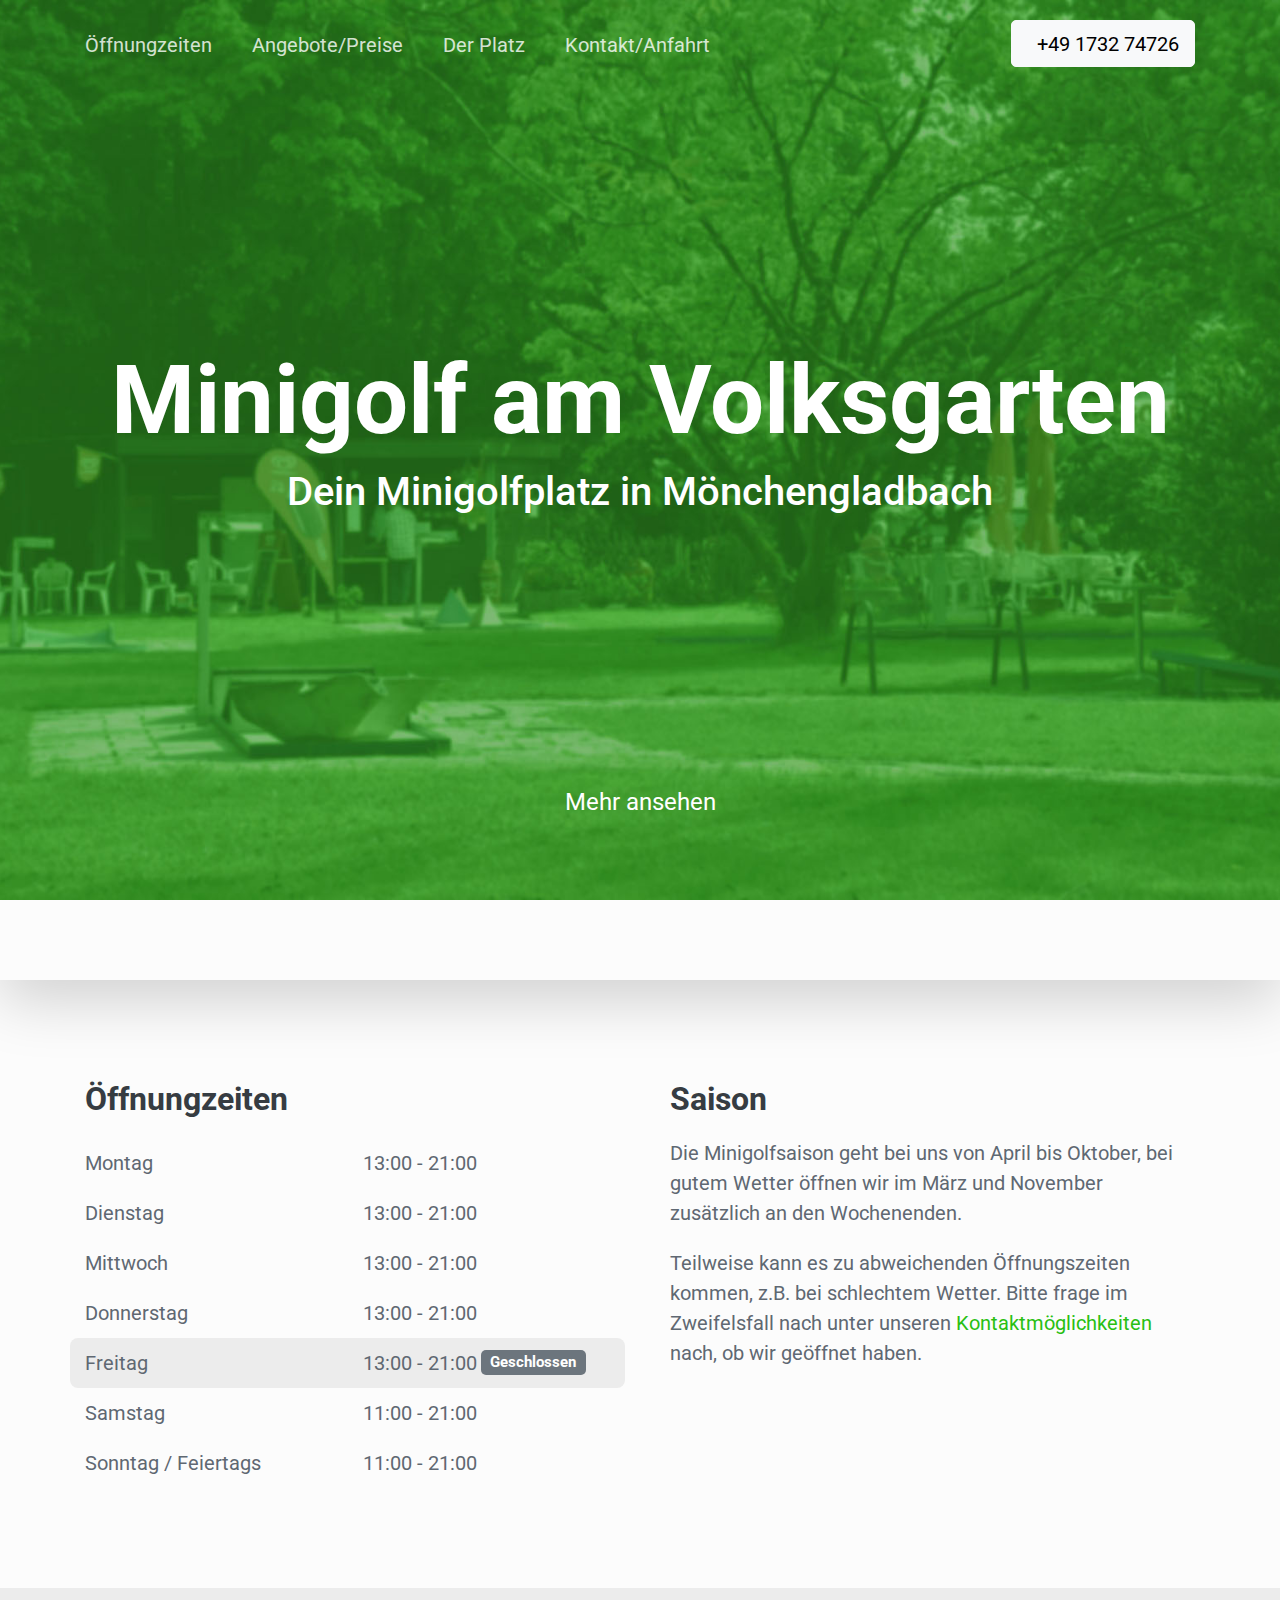
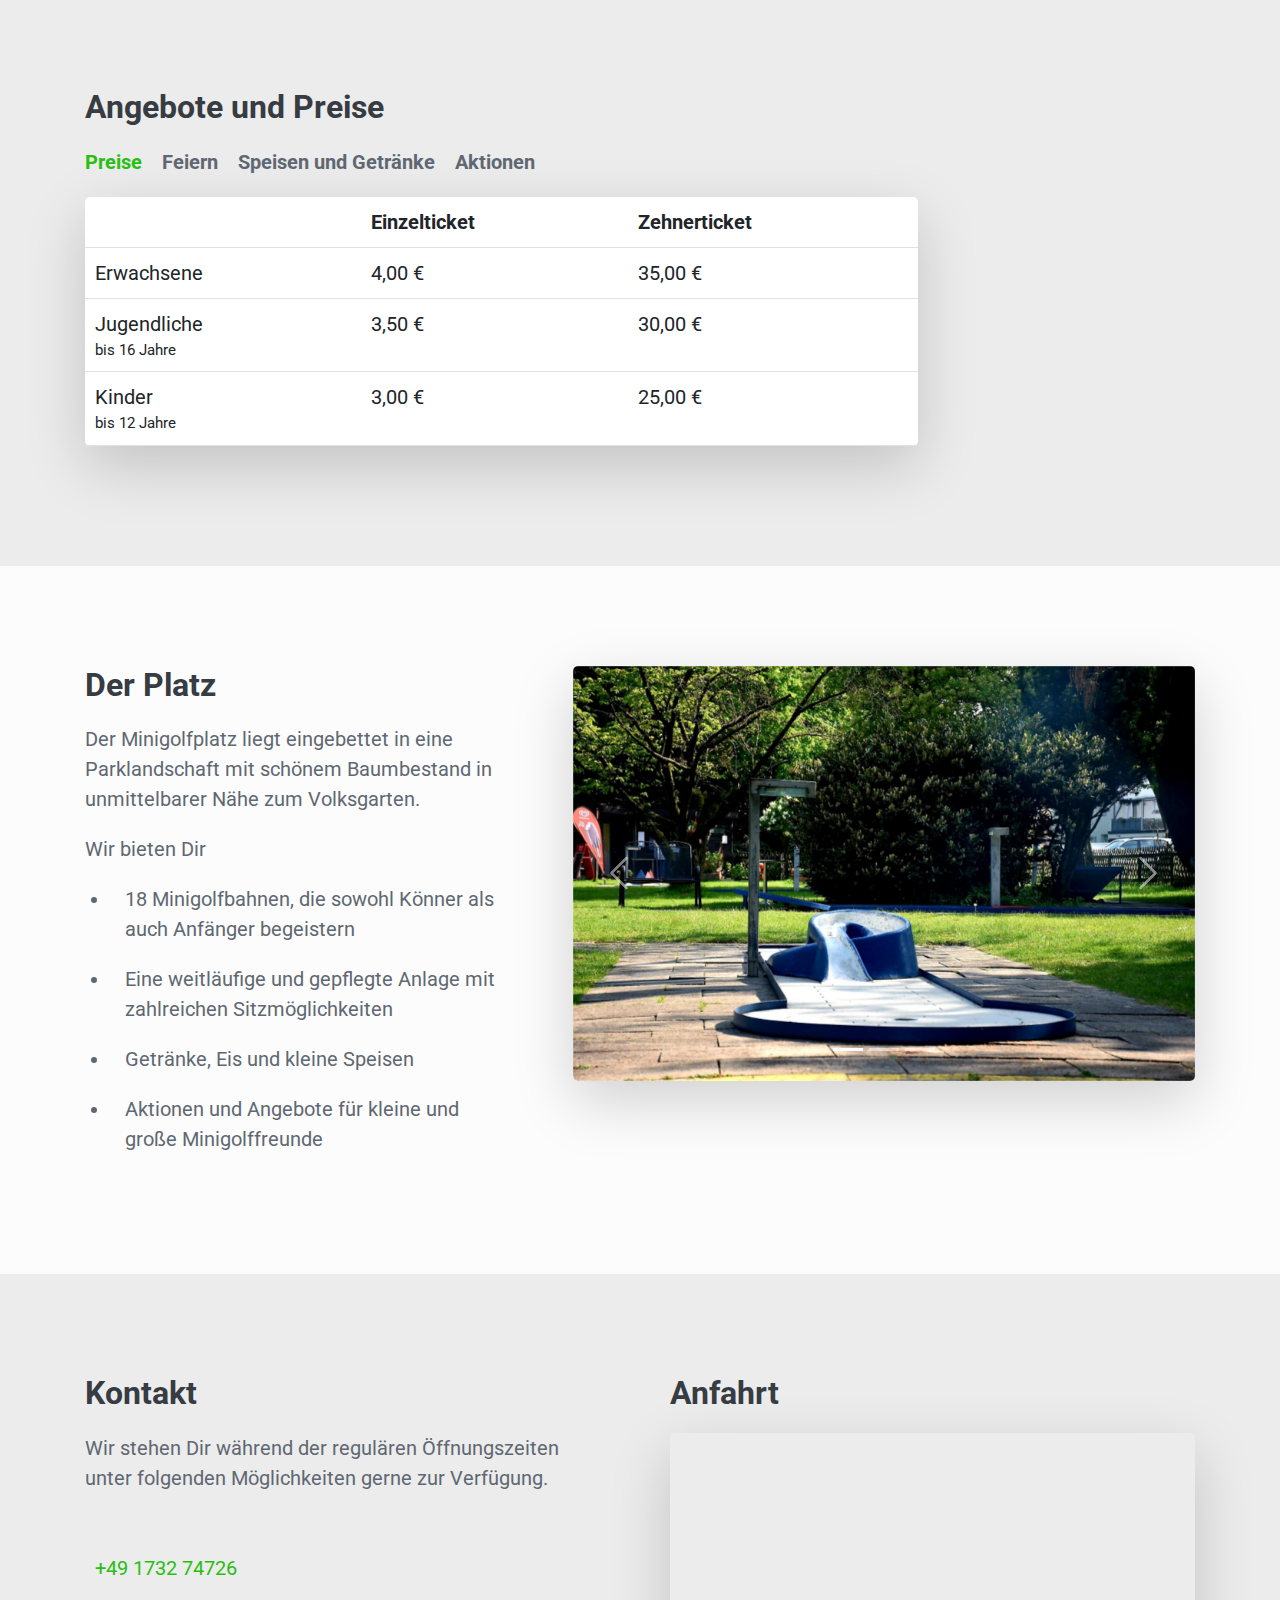
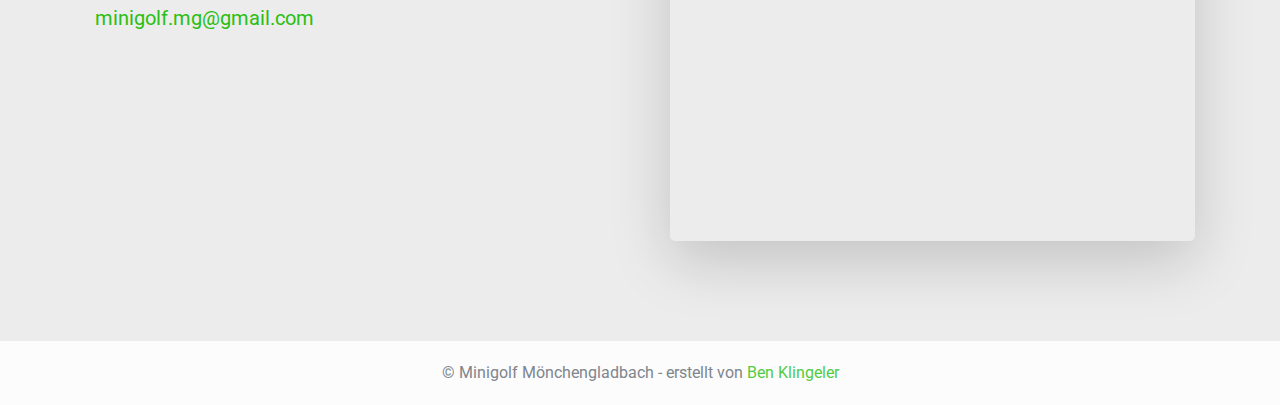
==== index.html @ 8114c6df "feat: "see more" button is now clickable" ====
<!DOCTYPE html>
<html lang="de">
  <head>
    <meta charset="UTF-8" />
    <meta http-equiv="X-UA-Compatible" content="IE=edge" />
    <meta name="viewport" content="width=device-width, initial-scale=1.0" />
    <meta http-equiv="content-Type" content="text/html; utf-8" />
    <meta http-equiv="Pragma" content="cache" />
    <meta name="robots" content="INDEX,FOLLOW" />
    <meta http-equiv="content-Language" content="de" />
    <meta name="description" content="Dein Minigolfplatz in Mönchengladbach für die ganze Familie. Mit 18 gepflegten Bahnen, leckerem Eis und zahlreichen Sitzmöglichkeiten bieten wir ein rundum Spaßpaket." />
    <meta name="keywords" content="minigolf, saison, minigolf saison, spaß, familie, günstig, mönchen, gladbach, mönchengladbach, monchen, monchen gladbach, gepflegt, bahnen, lokal, minigolf mg, minigolf mönchengladbach, minigolf mönchen gladbach, minigolf gladbach, freizeit, sommer, sonne" />
    <meta name="author" content="Ben Klingeler" />
    <meta name="publisher" content="Minigolf am Volksgarten" />
    <meta name="copyright" content="Minigolf am Volksgarten" />
    <meta name="audience" content="Alle" />
    <meta name="page-type" content="Anleitung" />
    <meta name="page-topic" content="Bauen Wohnen" />
    <meta http-equiv="Reply-to" content="info@minigolf-am-volksgarten.de" />
    <meta name="expires" content="" />
    <meta name="revisit-after" content="2 days" />
    <title>Minigolf am Volksgarten</title>
    <link rel="shortcut icon" href="./resources/images/logo/64x64.jpg" type="image/jpg">

    <link rel='stylesheet' href='https://cdn-uicons.flaticon.com/uicons-regular-rounded/css/uicons-regular-rounded.css'>
    <link rel='stylesheet' href='https://cdn-uicons.flaticon.com/uicons-brands/css/uicons-brands.css'>
    <link
      href="./resources/lib/bootstrap.min.css"
      rel="stylesheet"
    />
    <link rel="preconnect" href="https://fonts.googleapis.com" />
    <link rel="preconnect" href="https://fonts.gstatic.com" crossorigin />
    <link
      href="https://fonts.googleapis.com/css2?family=Roboto:wght@400;700&display=swap"
      rel="stylesheet"
    />
    <link rel="stylesheet" href="./resources/css/frameworkOverride.css" />
    <link rel="stylesheet" href="./resources/css/global.css" />
  </head>
  <body>
    <header>
      <nav>
        <div class="show-desktop">
          <div class="container-xl">
            <div class="row">
              <div class="col">
                <ul class="navbar-nav">
                  <li class="nav-item">
                    <a class="nav-link" href="#openings">Öffnungzeiten</a>
                  </li>
                  <li class="nav-item">
                    <a class="nav-link" href="#range">Angebote/Preise</a>
                  </li>
                  <li class="nav-item">
                    <a class="nav-link" href="#location">Der Platz</a>
                  </li>
                  <li class="nav-item">
                    <a class="nav-link" href="#contact">Kontakt/Anfahrt</a>
                  </li>
              </div>
              <div class="col text-end">
                <button class="btn btn-light"><i class="fi fi-rr-phone-call" style="margin-right: 10px; position: relative; top: 3px"></i> +49 1732 74726</button>
              </div>
            </div>
          </div>
        </div>
        <div class="show-mobile">
          <div class="mobile-sidenav-container">
            <div class="mobile-sidenav">
              <div class="container p-5">
                <div class="my-4">
                  <div id="sidenav-closebutton">
                    <i class="fi fi-rr-cross"></i>
                  </div>
                </div>
                <ul>
                  <li>
                    <a href="#openings" class="text-dark">Öffnungzeiten</a>
                  </li>
                  <li>
                    <a href="#range" class="text-dark">Angebote / Preise</a>
                  </li>
                  <li>
                    <a href="#location" class="text-dark">Der Platz</a>
                  </li>
                  <li>
                    <a href="#contact" class="text-dark">Kontakt / Anfahrt</a>
                  </li>
                  <li>
                    <button class="btn btn-primary"><i class="fi fi-rr-phone-call" style="margin-right: 10px; position: relative; top: 3px"></i> +49 1732 74726</button>
                  </li>
                </ul>
              </div>
            </div>
          </div>
          <div class="container-xl text-end">
            <div id="sidenav-openbutton" class="text-white p-2">
              <i class="fi fi-rr-menu-burger"></i>
            </div>
          </div>
        </div>
      </nav>
      <div class="welcome-text">
        <h1>Minigolf am Volksgarten</h1>
        <h2>Dein Minigolfplatz in Mönchengladbach</h2>
        <div class="row gx-4 gy-4" style="width: 250px; margin: 0 auto">
          <div class="col">
            <a href="#" data-bs-toggle="tooltip" data-bs-placement="bottom" title="Facebook">
              <i class="fi fi-brands-facebook social-icon"></i>
            </a>
          </div>
          <div class="col">
            <a href="#" data-bs-toggle="tooltip" data-bs-placement="bottom" title="Instagram">
              <i class="fi fi-brands-instagram social-icon"></i>
            </a>
          </div>
          <div class="col">
            <a href="#" data-bs-toggle="tooltip" data-bs-placement="bottom" title="Youtube">
              <i class="fi fi-brands-youtube social-icon"></i>
            </a>
          </div>
        </div>
      </div>
      <a href="#openings">
        <div class="view-more">
          <p class="subtitle text-white">Mehr ansehen</p>
          <i class="fi fi-rr-chevron-double-down text-white"></i>
        </div>
      </a>
    </header>
    <main>
      <section class="shadow-lg"><div class="container-xl">
        <div class="icon-collection">
          <i class="fi fi-rr-golf"></i>
          <i class="fi fi-rr-grin"></i>
          <i class="fi fi-rr-hamburger-soda"></i>
          <i class="fi fi-rr-sun"></i>
        </div>
      </div></section>
      <section id="openings"><div class="container-xl">
        <div class="row g-5">
          <div class="col-xs-12 col-sm-6">
            <h3>Öffnungzeiten</h3>
            <div class="openings">
              <div class="row">
                <div class="col">
                  Montag
                </div>
                <div class="col">
                  13:00 - 21:00
                </div>
              </div>
              <div class="row">
                <div class="col">
                  Dienstag
                </div>
                <div class="col">
                  13:00 - 21:00
                </div>
              </div>
              <div class="row">
                <div class="col">
                  Mittwoch
                </div>
                <div class="col">
                  13:00 - 21:00
                </div>
              </div>
              <div class="row">
                <div class="col">
                  Donnerstag
                </div>
                <div class="col">
                  13:00 - 21:00
                </div>
              </div>
              <div class="row">
                <div class="col">
                  Freitag
                </div>
                <div class="col">
                  13:00 - 21:00
                </div>
              </div>
              <div class="row">
                <div class="col">
                  Samstag
                </div>
                <div class="col">
                  11:00 - 21:00
                </div>
              </div>
              <div class="row">
                <div class="col">
                  Sonntag / Feiertags
                </div>
                <div class="col">
                  11:00 - 21:00
                </div>
              </div>
            </div>
          </div>
          <div class="col-xs-12 col-sm-6">
            <h3>Saison</h3>
            <p>Die Minigolfsaison geht bei uns von April bis Oktober, bei gutem Wetter öffnen wir im März und November zusätzlich an den Wochenenden.</p>
            <p>Teilweise kann es zu abweichenden Öffnungszeiten kommen, z.B. bei schlechtem Wetter. Bitte frage im Zweifelsfall nach unter unseren <a href="#contact">Kontaktmöglichkeiten</a> nach, ob wir geöffnet haben.</p>
          </div>
        </div>
      </div></section>
      <section id="range">
        <div class="container-xl">
          <h3>Angebote und Preise</h3>
          <div class="d-flex">
            <div class="me-3" style="white-space: nowrap">
              <p class="tabs-item active">Preise</p>
            </div>
            <div class="me-3" style="white-space: nowrap">
              <p class="tabs-item">Feiern</p>
            </div>
            <div class="me-3" style="white-space: nowrap">
              <p class="tabs-item">Speisen und Getränke</p>
            </div>
            <div class="me-3" style="white-space: nowrap">
              <p class="tabs-item">Aktionen</p>
            </div>
          </div>
          <div class="tabs-content col-sm-12 col-lg-9">
            <div>
              <table class="table bg-white rounded shadow-lg">
                <tr>
                  <th></th>
                  <th>Einzelticket</th>
                  <th>Zehnerticket</th>
                </tr>
                <tr>
                  <td>Erwachsene</td>
                  <td>4,00 €</td>
                  <td>35,00 €</td>
                </tr>
                <tr>
                  <td>Jugendliche<br><p class="m-0" style="font-size: 75%">bis 16 Jahre</p></td>
                  <td>3,50 €</td>
                  <td>30,00 €</td>
                </tr>
                <tr>
                  <td>Kinder<br><p class="m-0" style="font-size: 75%">bis 12 Jahre</p></td>
                  <td>3,00 €</td>
                  <td>25,00 €</td>
                </tr>
              </table>
            </div>
            <div>
              <p>Gerne machen wir Dir ein Angebot für Deine Feierlichkeiten. Bitte frage uns über unsere <a href="#contact">Kontaktmöglichkeiten</a> nach den weiteren Informationen.</p>
            </div>
            <div>
              <p>Unser Angebot umfasst eine große Auswahl an verschiedenen Eissorten, Softdrinks, Bier, Wasser, Apfelschorle, Kaffee und kleinen Snacks/Süßigkeiten. An den Wochenenden gibt es frisch gebackenen Kuchen.</p>
            </div>
            <div>
              <p>Wir haben immer wieder Aktionen wie Familientage oder Ferienangebote. Informieren Dich gerne über unsere aktuellen Angebote auf unserer <a href="#">Facebook</a> Seite.</p>
            </div>
          </div>
        </div>
      </section>
      <section id="location"><div class="container-xl">
        <div class="row g-5">
          <div class="col-xs-12 col-sm-5">
            <h3>Der Platz</h3>
            <p>Der Minigolfplatz liegt eingebettet in eine Parklandschaft mit schönem Baumbestand in unmittelbarer Nähe zum Volksgarten.</p>
            <p>Wir bieten Dir</p>
            <ul class="row gy-3">
              <li>18 Minigolfbahnen, die sowohl Könner als auch Anfänger begeistern</li>
              <li>Eine weitläufige und gepflegte Anlage mit zahlreichen Sitzmöglichkeiten</li>
              <li>Getränke, Eis und kleine Speisen</li>
              <li>Aktionen und Angebote für kleine und große Minigolffreunde</li>
            </ul>
          </div>
          <div class="col-xs-12 col-sm-7">
            <div id="carouselExampleIndicators" class="carousel slide rounded overflow-hidden shadow-lg" data-bs-ride="carousel">
              <div class="carousel-indicators">
                <button type="button" data-bs-target="#carouselExampleIndicators" data-bs-slide-to="0" class="active" aria-current="true" aria-label="Slide 1"></button>
                <button type="button" data-bs-target="#carouselExampleIndicators" data-bs-slide-to="1" aria-label="Slide 2"></button>
                <button type="button" data-bs-target="#carouselExampleIndicators" data-bs-slide-to="2" aria-label="Slide 3"></button>
              </div>
              <div class="carousel-inner">
                <div class="carousel-item active">
                  <img src="./resources/images/slider-images/1.jpg" class="d-block w-100" alt="...">
                </div>
                <div class="carousel-item">
                  <img src="./resources/images/slider-images/2.jpg" class="d-block w-100" alt="...">
                </div>
                <div class="carousel-item">
                  <img src="./resources/images/slider-images/3.jpg" class="d-block w-100" alt="...">
                </div>
                <div class="carousel-item">
                  <img src="./resources/images/slider-images/4.jpg" class="d-block w-100" alt="...">
                </div>
                <div class="carousel-item">
                  <img src="./resources/images/slider-images/5.jpg" class="d-block w-100" alt="...">
                </div>
              </div>
              <button class="carousel-control-prev" type="button" data-bs-target="#carouselExampleIndicators" data-bs-slide="prev">
                <span class="carousel-control-prev-icon" aria-hidden="true"></span>
                <span class="visually-hidden">Previous</span>
              </button>
              <button class="carousel-control-next" type="button" data-bs-target="#carouselExampleIndicators" data-bs-slide="next">
                <span class="carousel-control-next-icon" aria-hidden="true"></span>
                <span class="visually-hidden">Next</span>
              </button>
            </div>
          </div>
        </div>
      </div></section>
      <section id="contact"><div class="container-xl">
        <div class="row g-5">
          <div class="col-sm-12 col-md-6">
            <h3>Kontakt</h3>
            <div class="row">
              <p>
                Wir stehen Dir während der regulären Öffnungszeiten unter folgenden Möglichkeiten gerne zur Verfügung.
              </p>
              <ul style="list-style: none" class="row gy-3">
                <li>
                  <a href="#">
                    <i class="fi fi-rr-phone-call" style="margin-right: 10px; position: relative; top: 3px"></i> +49 1732 74726
                  </a>
                </li>
                <li>
                  <a href="#">
                    <i class="fi fi-rr-envelope" style="margin-right: 10px; position: relative; top: 3px"></i> minigolf.mg@gmail.com
                  </a>
                </li>
              </ul>
              <div class="row w-auto gx-4 gy-4">
                <div class="col">
                  <a href="#" data-bs-toggle="tooltip" data-bs-placement="bottom" title="Facebook">
                    <i class="fi fi-brands-facebook social-icon"></i>
                  </a>
                </div>
                <div class="col">
                  <a href="#" data-bs-toggle="tooltip" data-bs-placement="bottom" title="Instagram">
                    <i class="fi fi-brands-instagram social-icon"></i>
                  </a>
                </div>
                <div class="col">
                  <a href="#" data-bs-toggle="tooltip" data-bs-placement="bottom" title="Youtube">
                    <i class="fi fi-brands-youtube social-icon"></i>
                  </a>
                </div>
              </div>
            </div>
          </div>
          <div class="col-sm-12 col-md-6">
            <h3>Anfahrt</h3>
            <div class="overflow-hidden rounded shadow-lg">
              <iframe title="Google Maps" src="https://www.google.com/maps/embed?pb=!1m18!1m12!1m3!1d2500.3189533409923!2d6.460656515758496!3d51.19477427958498!2m3!1f0!2f0!3f0!3m2!1i1024!2i768!4f13.1!3m3!1m2!1s0x47b8ad6d792d2257%3A0x5e69f18ef5504662!2sMinigolf%20am%20Volksgarten!5e0!3m2!1sde!2sde!4v1651826797928!5m2!1sde!2sde" width="100%" height="400" style="border:0;" allowfullscreen="" loading="lazy" referrerpolicy="no-referrer-when-downgrade"></iframe>
            </div>
          </div>
        </div>
      </div></section>
    </main>
    <footer>
      <p>
        © Minigolf Mönchengladbach - erstellt von
        <a href="https://benklingeler.de">Ben Klingeler</a>
      </p>
    </footer>

    <script src="./resources/lib/moment.js"></script>
    <script src="./resources/lib/bootstrap.bundle.min.js" integrity="sha384-MrcW6ZMFYlzcLA8Nl+NtUVF0sA7MsXsP1UyJoMp4YLEuNSfAP+JcXn/tWtIaxVXM" crossorigin="anonymous"></script>
    <script src="./resources/js/main.js"></script>
  </body>
</html>
---- resources/css/frameworkOverride.css ----
:root {
  --bs-blue: #0d6efd;
  --bs-indigo: #6610f2;
  --bs-purple: #6f42c1;
  --bs-pink: #d63384;
  --bs-red: #dc3545;
  --bs-orange: #fd7e14;
  --bs-yellow: #ffc107;
  --bs-green: #198754;
  --bs-teal: #20c997;
  --bs-cyan: #0dcaf0;
  --bs-white: #fff;
  --bs-gray: #6c757d;
  --bs-gray-dark: #343a40;
  --bs-gray-100: #f8f9fa;
  --bs-gray-200: #e9ecef;
  --bs-gray-300: #dee2e6;
  --bs-gray-400: #ced4da;
  --bs-gray-500: #adb5bd;
  --bs-gray-600: #6c757d;
  --bs-gray-700: #495057;
  --bs-gray-800: #343a40;
  --bs-gray-900: #212529;
  --bs-primary: #29bf12;
  --bs-secondary: #6c757d;
  --bs-success: #198754;
  --bs-info: #0dcaf0;
  --bs-warning: #ffc107;
  --bs-danger: #dc3545;
  --bs-light: #f8f9fa;
  --bs-dark: #212529;
  --bs-primary-rgb: 41, 191, 18;
  --bs-secondary-rgb: 108, 117, 125;
  --bs-success-rgb: 25, 135, 84;
  --bs-info-rgb: 13, 202, 240;
  --bs-warning-rgb: 255, 193, 7;
  --bs-danger-rgb: 220, 53, 69;
  --bs-light-rgb: 248, 249, 250;
  --bs-dark-rgb: 33, 37, 41;
  --bs-white-rgb: 255, 255, 255;
  --bs-black-rgb: 0, 0, 0;
  --bs-body-color-rgb: 33, 37, 41;
  --bs-body-bg-rgb: 255, 255, 255;
  --bs-font-sans-serif: 'Roboto', sans-serif;
  --bs-font-monospace: SFMono-Regular, Menlo, Monaco, Consolas, 'Liberation Mono',
    'Courier New', monospace;
  --bs-gradient: linear-gradient(
    180deg,
    rgba(255, 255, 255, 0.15),
    rgba(255, 255, 255, 0)
  );
  --bs-body-font-family: var(--bs-font-sans-serif);
  --bs-body-font-size: 1rem;
  --bs-body-font-weight: 400;
  --bs-body-line-height: 1.5;
  --bs-body-color: #212529;
  --bs-body-bg: #fff;
}

* {
  font-family: 'Roboto', sans-serif;
}
---- resources/css/global.css ----
:root {
  --background: #fcfcfc;
  --background-darker: #ececec;
  --text: #5f6872;
  --text-dark: #363c42;
  --font-size-xxl: 96px;
  --font-size-xl: 40px;
  --font-size-lg: 32px;
  --font-size-bigger: 24px;
  --font-size-normal: 20px;
  --font-size-smaller: 16px;
  --icon-size: 75px;

  --breakpoint-mobile: 900px;
}

/* Global */
body,
html {
  background-color: var(--background);
  font-size: var(--font-size-normal);
  color: var(--text);
  background-color: var(--background);
  overflow-x: hidden;
}
/* Device is mobile */
@media screen and (max-width: 992px) {
  .show-desktop {
    display: none !important;
  }

  :root {
    --font-size-xxl: 60px;
    --font-size-xl: 32px;
    --font-size-lg: 26px;
    --font-size-bigger: 20px;
    --font-size-normal: 16px;
    --font-size-smaller: 12px;
    --icon-size: 50px;
  }
}
/* Device is desktop */
@media screen and (min-width: 992px) {
  .show-mobile {
    display: none !important;
  }
}
.openings .badge {
  vertical-align: text-bottom;
  margin-left: 4px;
}

/* Sections */
header {
  height: 100vh;
}
section {
  width: 100%;
  padding: 5rem 0rem;
}
section:nth-child(2n + 1):not(:first-child) {
  background-color: var(--background-darker);
}
section:first-child {
  padding: 2rem 0rem;
}
footer {
  padding: 1rem 0rem;
  text-align: center;
}

/* Typography */
h1 {
  font-size: var(--font-size-xxl);
  color: var(--text-dark);
  font-weight: 700;
}
h2 {
  font-size: var(--font-size-xl);
  color: var(--text-dark);
}
h3 {
  font-size: var(--font-size-lg);
  color: var(--text-dark);
  font-weight: 700;
  margin-bottom: 1rem;
}
.subtitle {
  font-size: var(--font-size-bigger);
}
a {
  color: var(--bs-primary);
  text-decoration: none;
}
a:hover {
  color: var(--bs-primary-dark);
}

/* Navigation */
nav {
  padding: 1rem 0rem;
}
.navbar-nav {
  flex-direction: row;
}
.nav-item {
  margin-right: 2rem;
}
.nav-link {
  color: var(--bs-white);
  opacity: 0.8;
  transition: opacity 0.6s ease;
  white-space: nowrap;
}
.nav-link:hover {
  color: var(--bs-white);
}
.nav-link:focus {
  color: var(--bs-white);
}
.nav-link:active {
  color: var(--bs-white);
}
.mobile-sidenav-container {
  position: fixed;
  left: 0;
  top: 0;
  height: 100vh;
  width: 100%;
  background-color: rgba(0, 0, 0, 0.2);
  z-index: 100;
  display: none;
}
.mobile-sidenav-container.open {
  display: block;
}
.mobile-sidenav {
  position: absolute;
  right: 0;
  top: 0;
  height: 100vh;
  width: 80%;
  background-color: var(--bs-white);
  z-index: 150;
}
.mobile-sidenav ul {
  margin: 0;
  padding: 0;
  list-style: none;
}
.mobile-sidenav li {
  margin-bottom: 1rem;
}
.sidenav-closebutton {
  font-size: var(--font-size-bigger);
}

/* Header */
header {
  position: relative;
  background-image: url('/resources/images/header-background.jpg');
  background-position: center center;
  background-size: cover;
}
header .welcome-text {
  position: absolute;
  top: 50%;
  left: 50%;
  transform: translate(-50%, -50%);
  width: 100%;
  padding: 1rem;
  text-align: center;
}
header .welcome-text * {
  color: var(--bs-white);
}
header .view-more {
  position: absolute;
  left: 50%;
  transform: translateX(-50%);
  bottom: 3rem;
  text-align: center;
}
header .view-more i {
  animation: viewMoreArrow 1.8s ease infinite;
  position: relative;
}
@keyframes viewMoreArrow {
  0% {
    top: -0px;
  }
  50% {
    top: -10px;
  }
  100% {
    top: -0px;
  }
}

/* Icon Collection */
.icon-collection {
  display: flex;
  flex-direction: row;
  justify-content: space-between;
}

.icon-collection > i {
  font-size: var(--icon-size);
  width: 100%;
  text-align: center;
  position: relative;
  top: 10px;
}

/* Openings */
.openings > div {
  padding: 0.5rem 0rem;
}
.openings > div.today {
  background-color: var(--background-darker);
  border-radius: 8px;
}

/* Range */
.tabs-item {
  font-weight: bold;
  cursor: pointer;
}
.tabs-item.active {
  cursor: default;
  pointer-events: none;
  color: var(--bs-primary);
}

/* Social Icons */
.social-icon {
  font-size: var(--font-size-xl);
  color: var(--text);
}

/* Footer */
footer p {
  margin: 0;
  opacity: 0.8;
  font-size: var(--font-size-smaller);
}
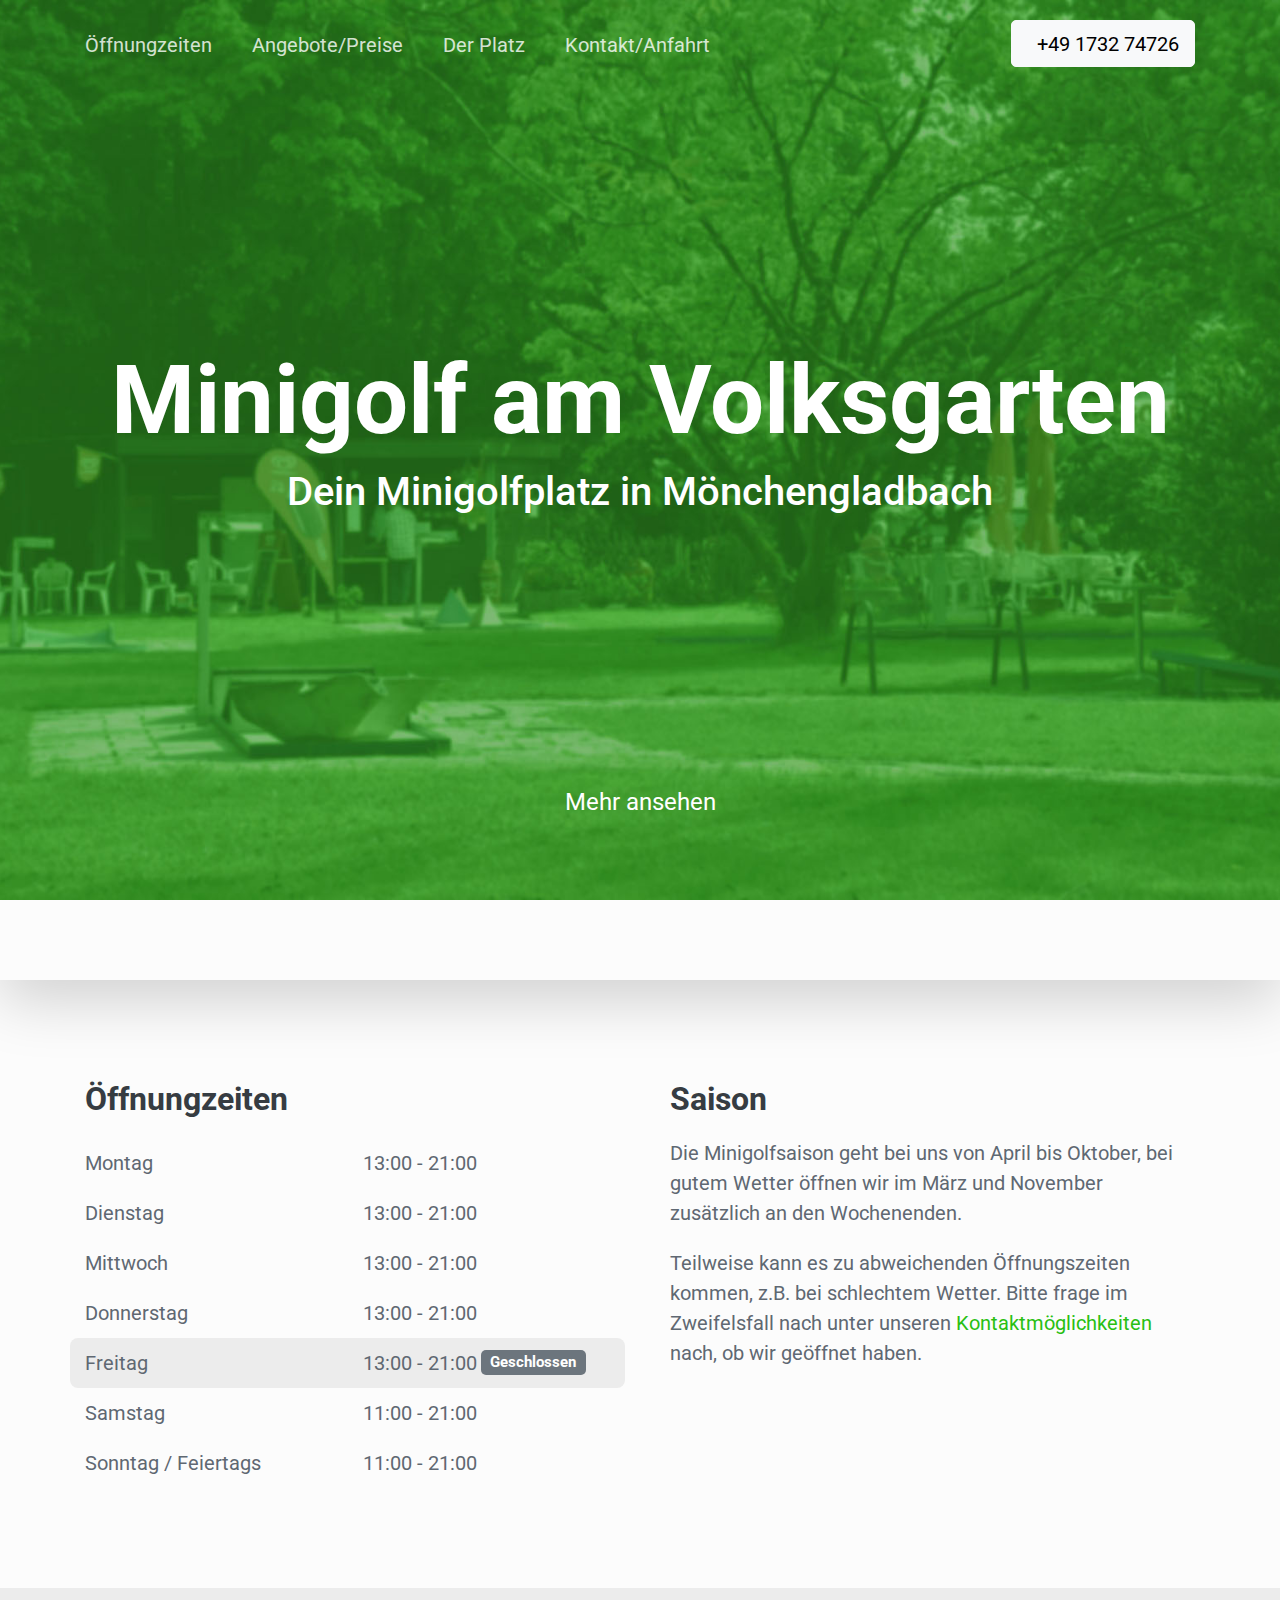
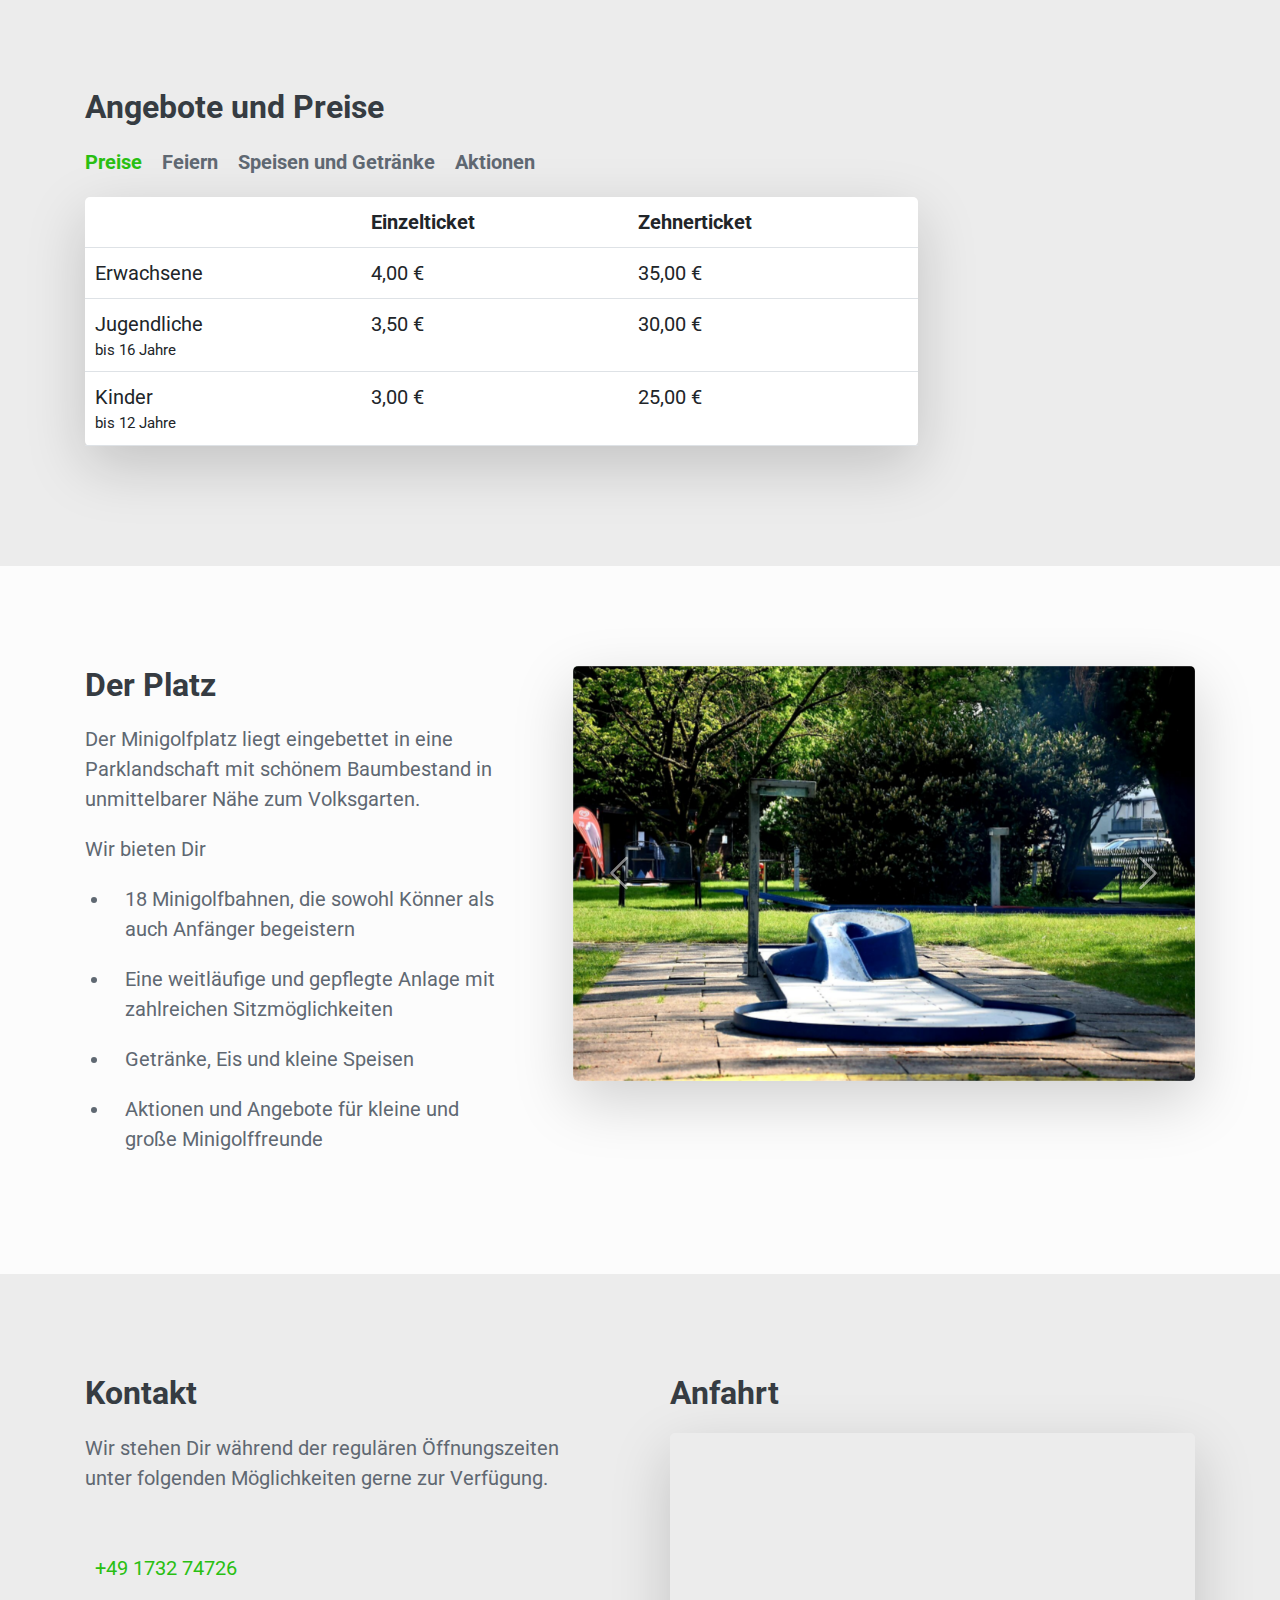
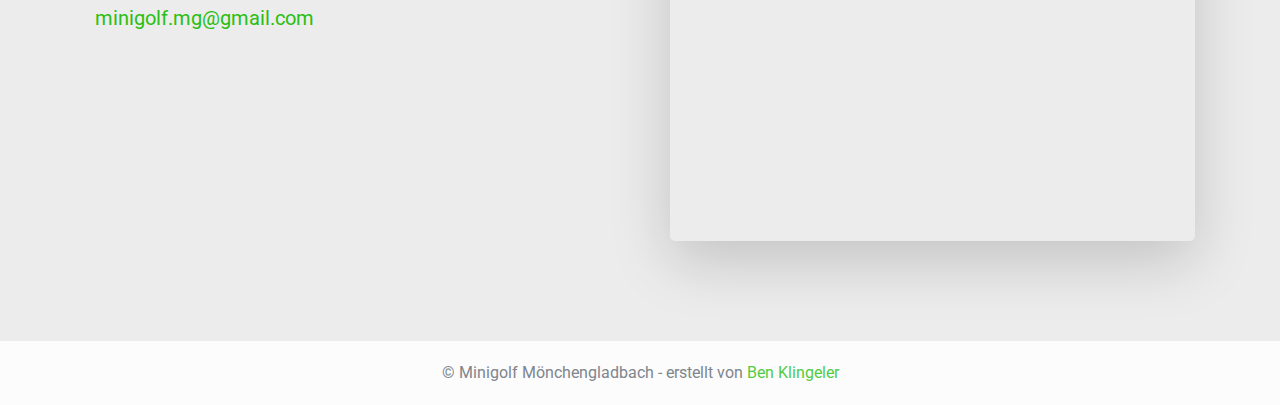
==== commit ad035e84: "fix: slider images" ====
--- a/index.html
+++ b/index.html
@@ -280,6 +280,8 @@
                 <button type="button" data-bs-target="#carouselExampleIndicators" data-bs-slide-to="0" class="active" aria-current="true" aria-label="Slide 1"></button>
                 <button type="button" data-bs-target="#carouselExampleIndicators" data-bs-slide-to="1" aria-label="Slide 2"></button>
                 <button type="button" data-bs-target="#carouselExampleIndicators" data-bs-slide-to="2" aria-label="Slide 3"></button>
+                <button type="button" data-bs-target="#carouselExampleIndicators" data-bs-slide-to="3" aria-label="Slide 4"></button>
+                <button type="button" data-bs-target="#carouselExampleIndicators" data-bs-slide-to="4" aria-label="Slide 5"></button>
               </div>
               <div class="carousel-inner">
                 <div class="carousel-item active">
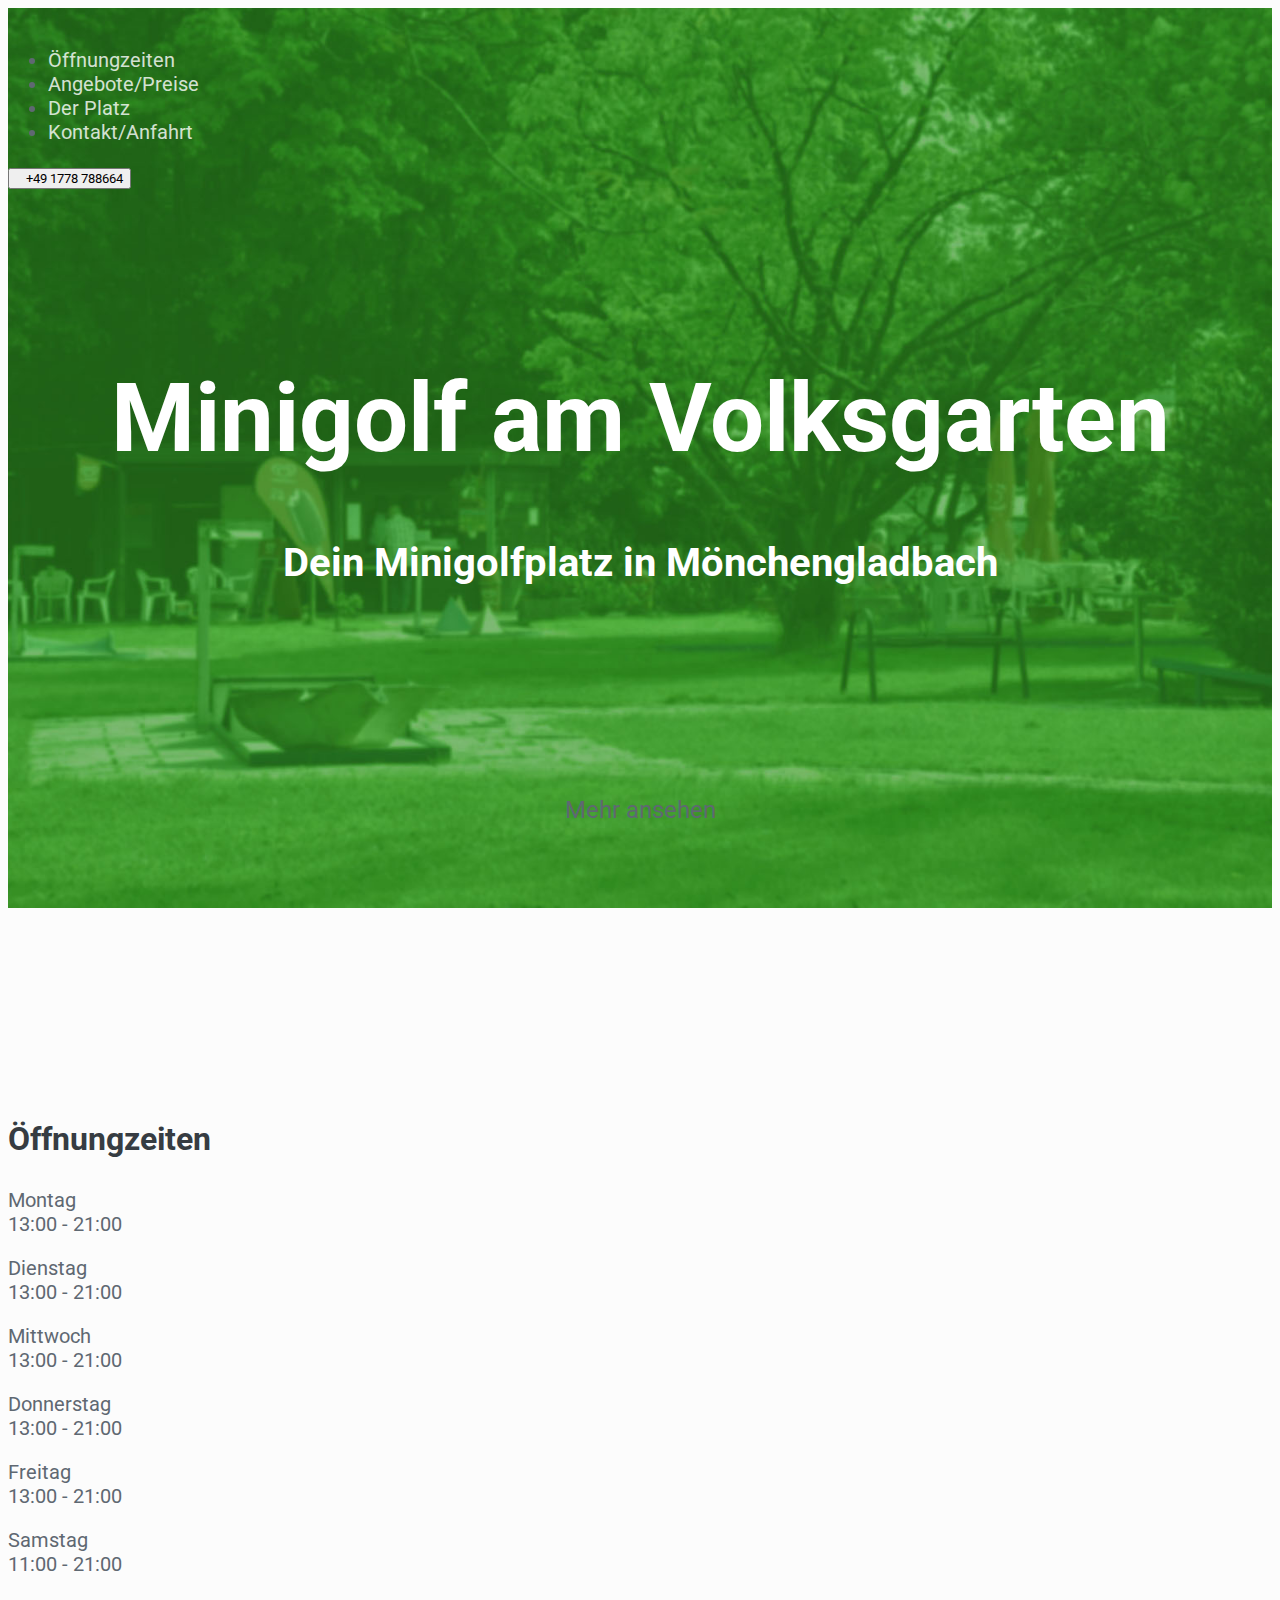
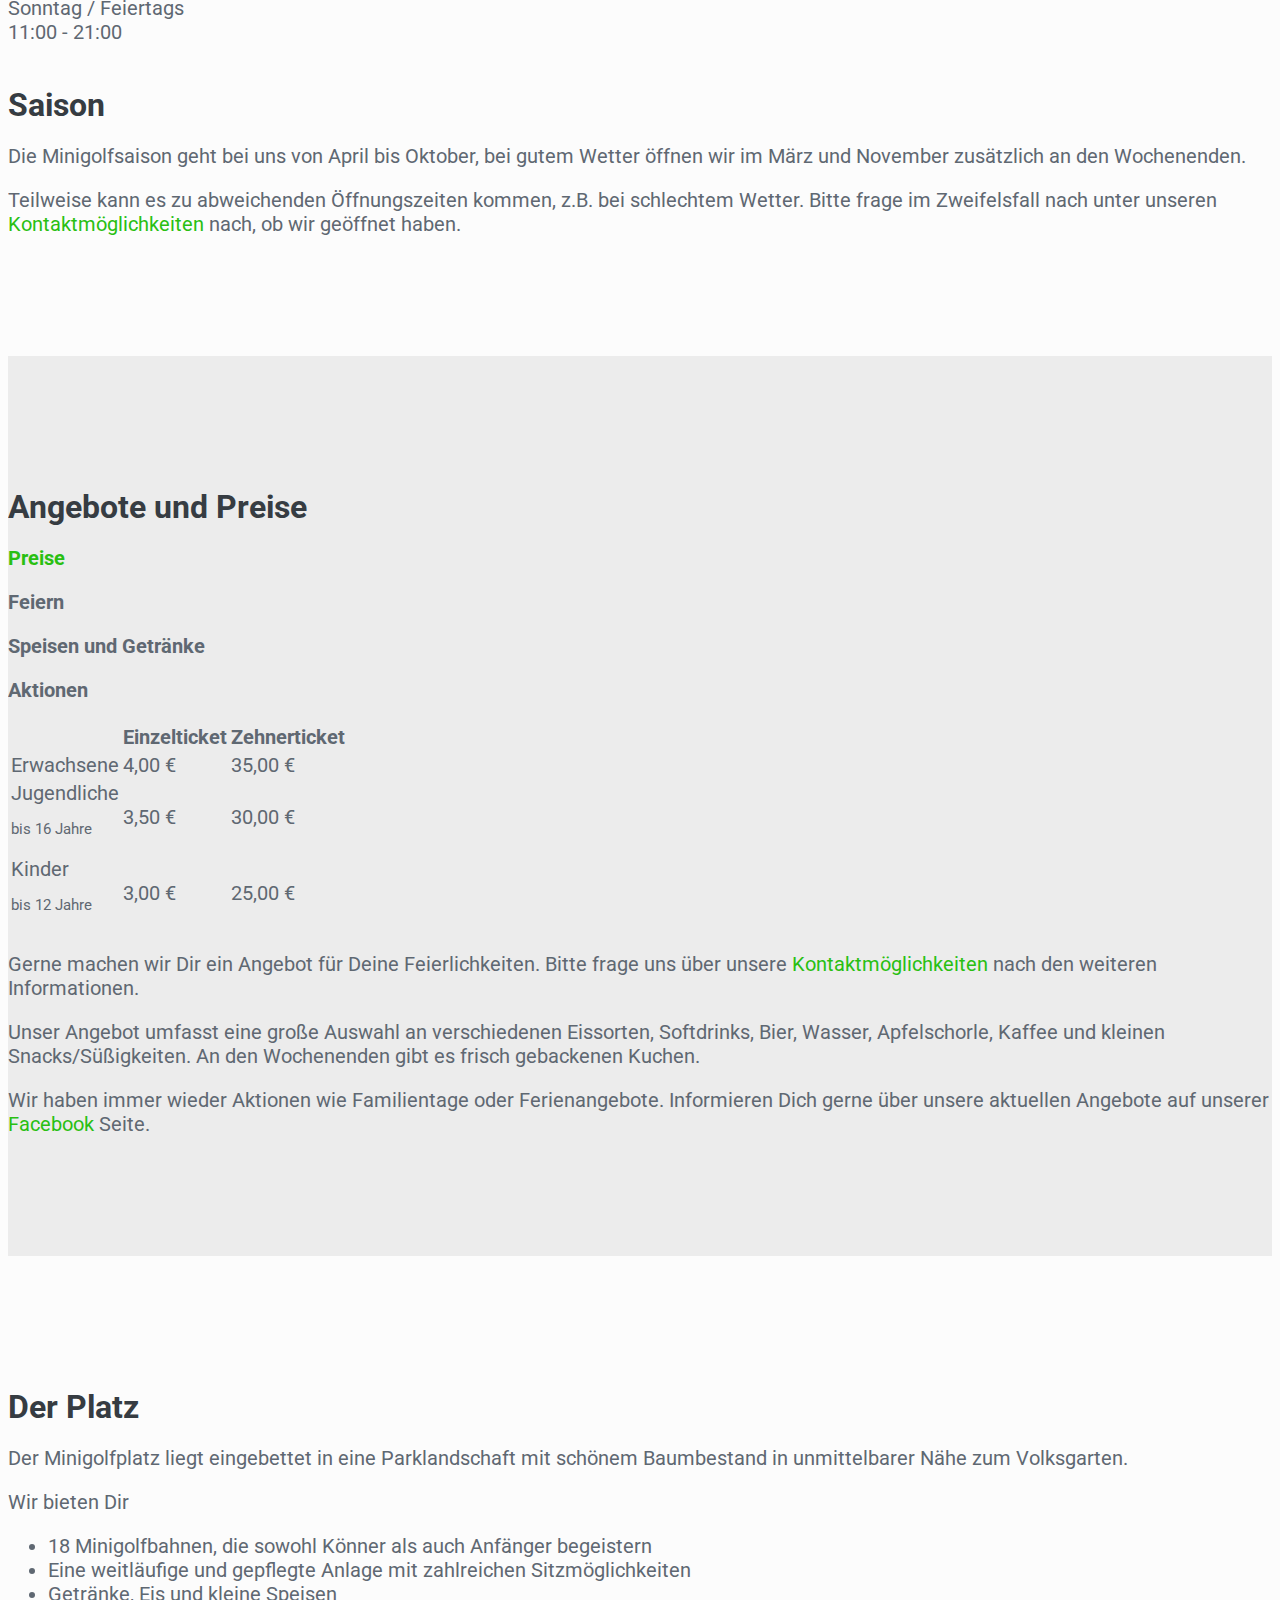
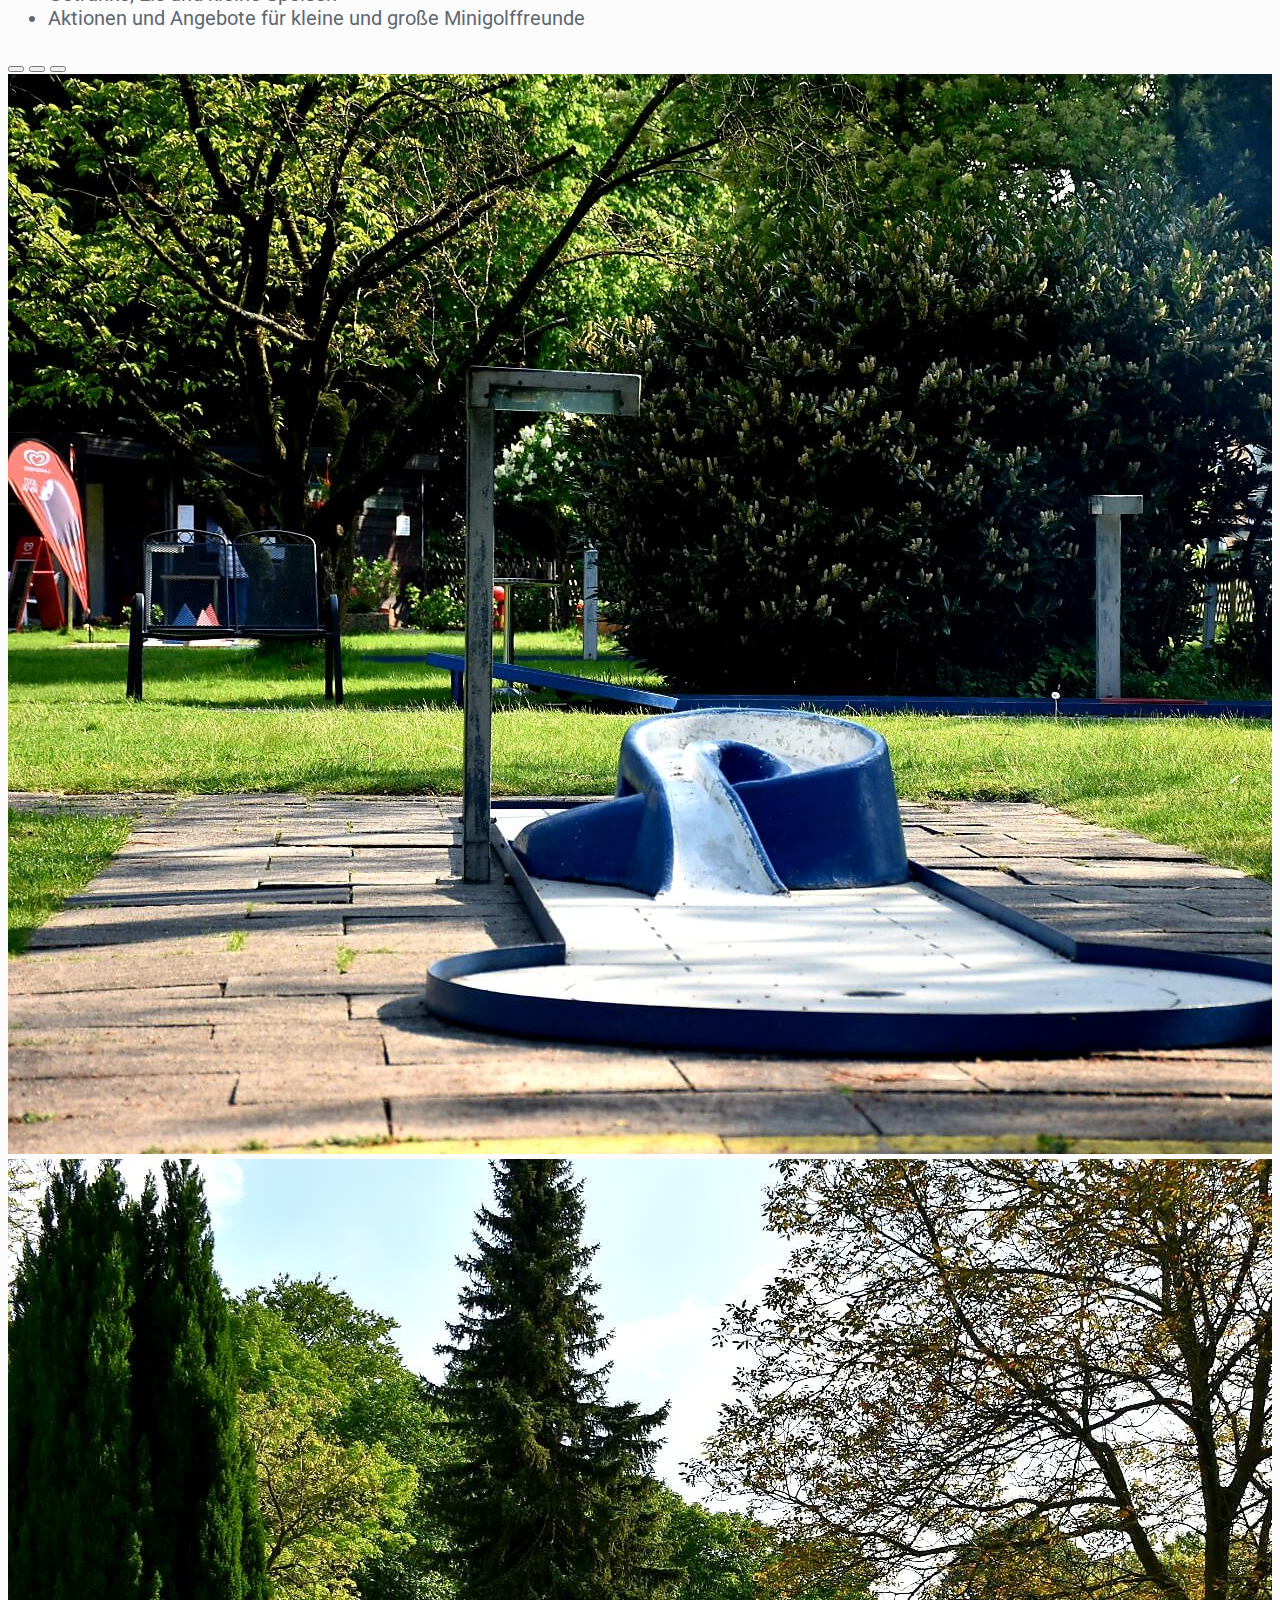
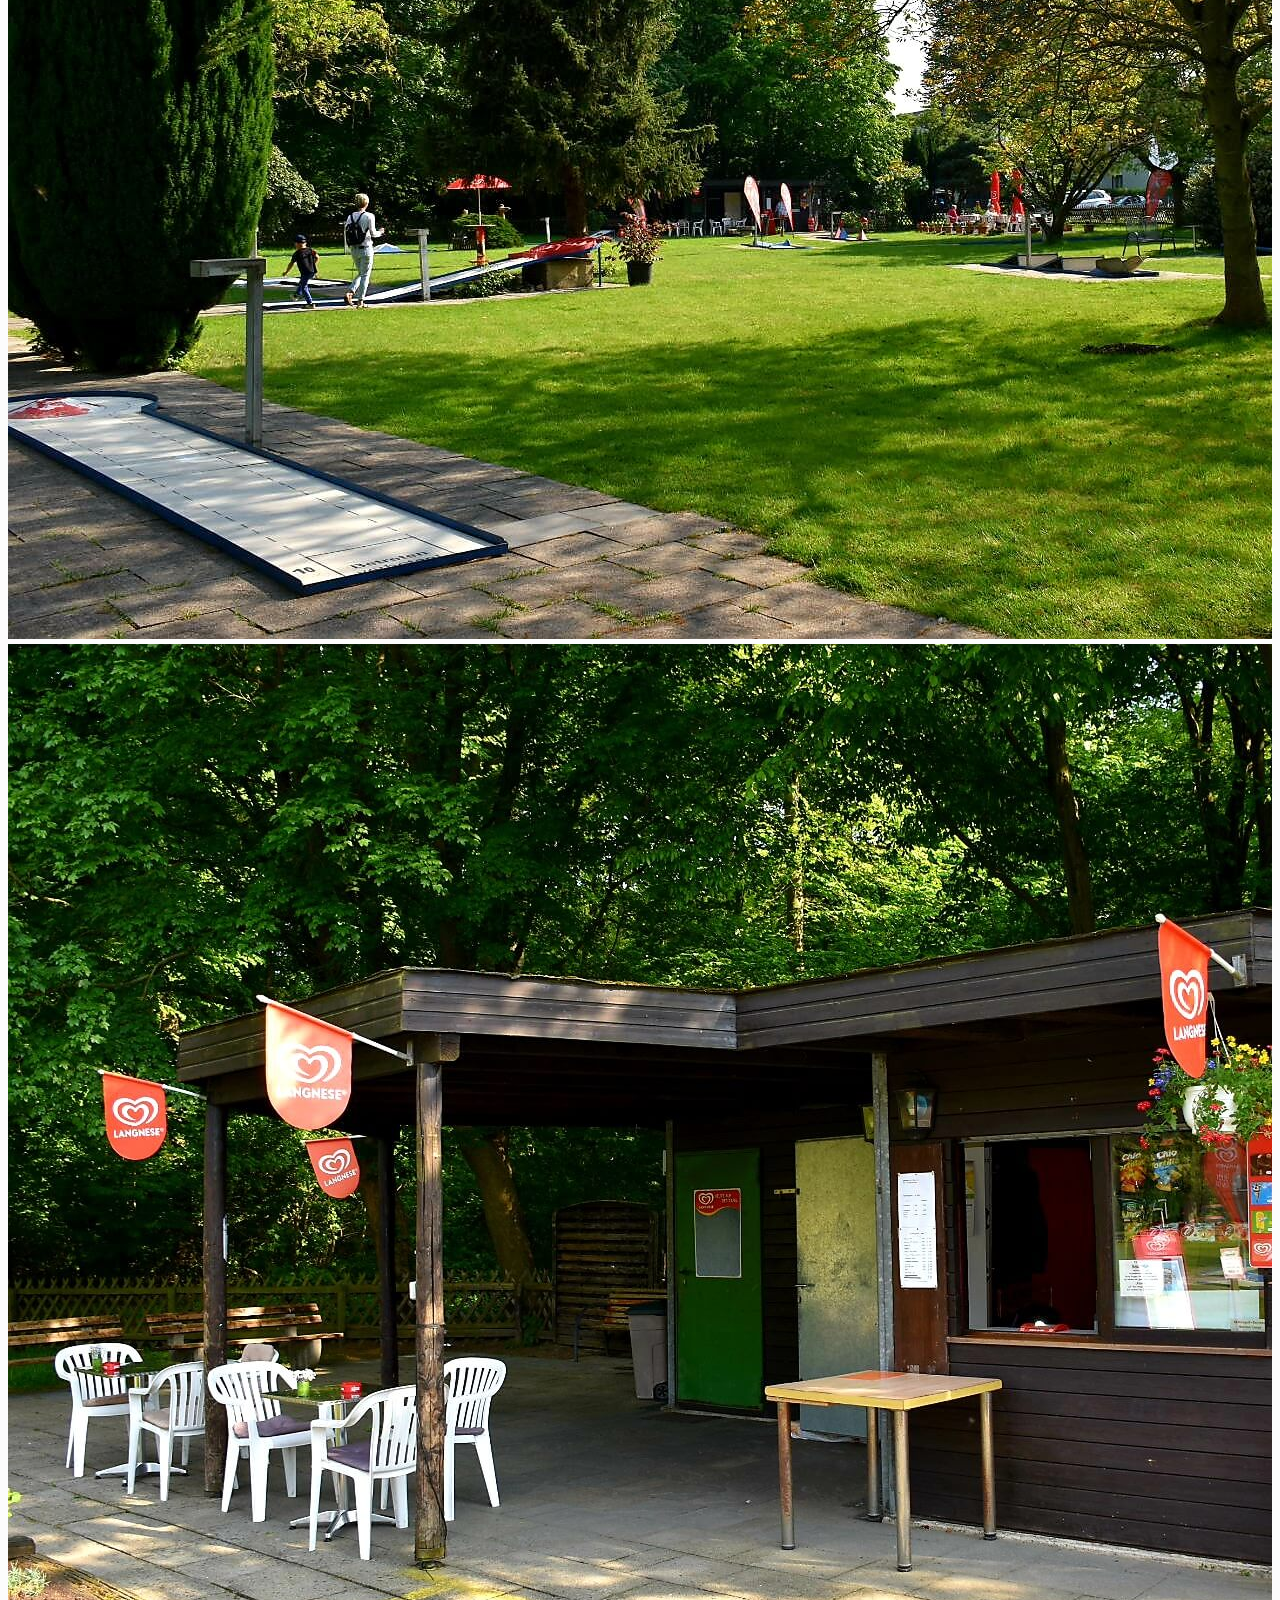
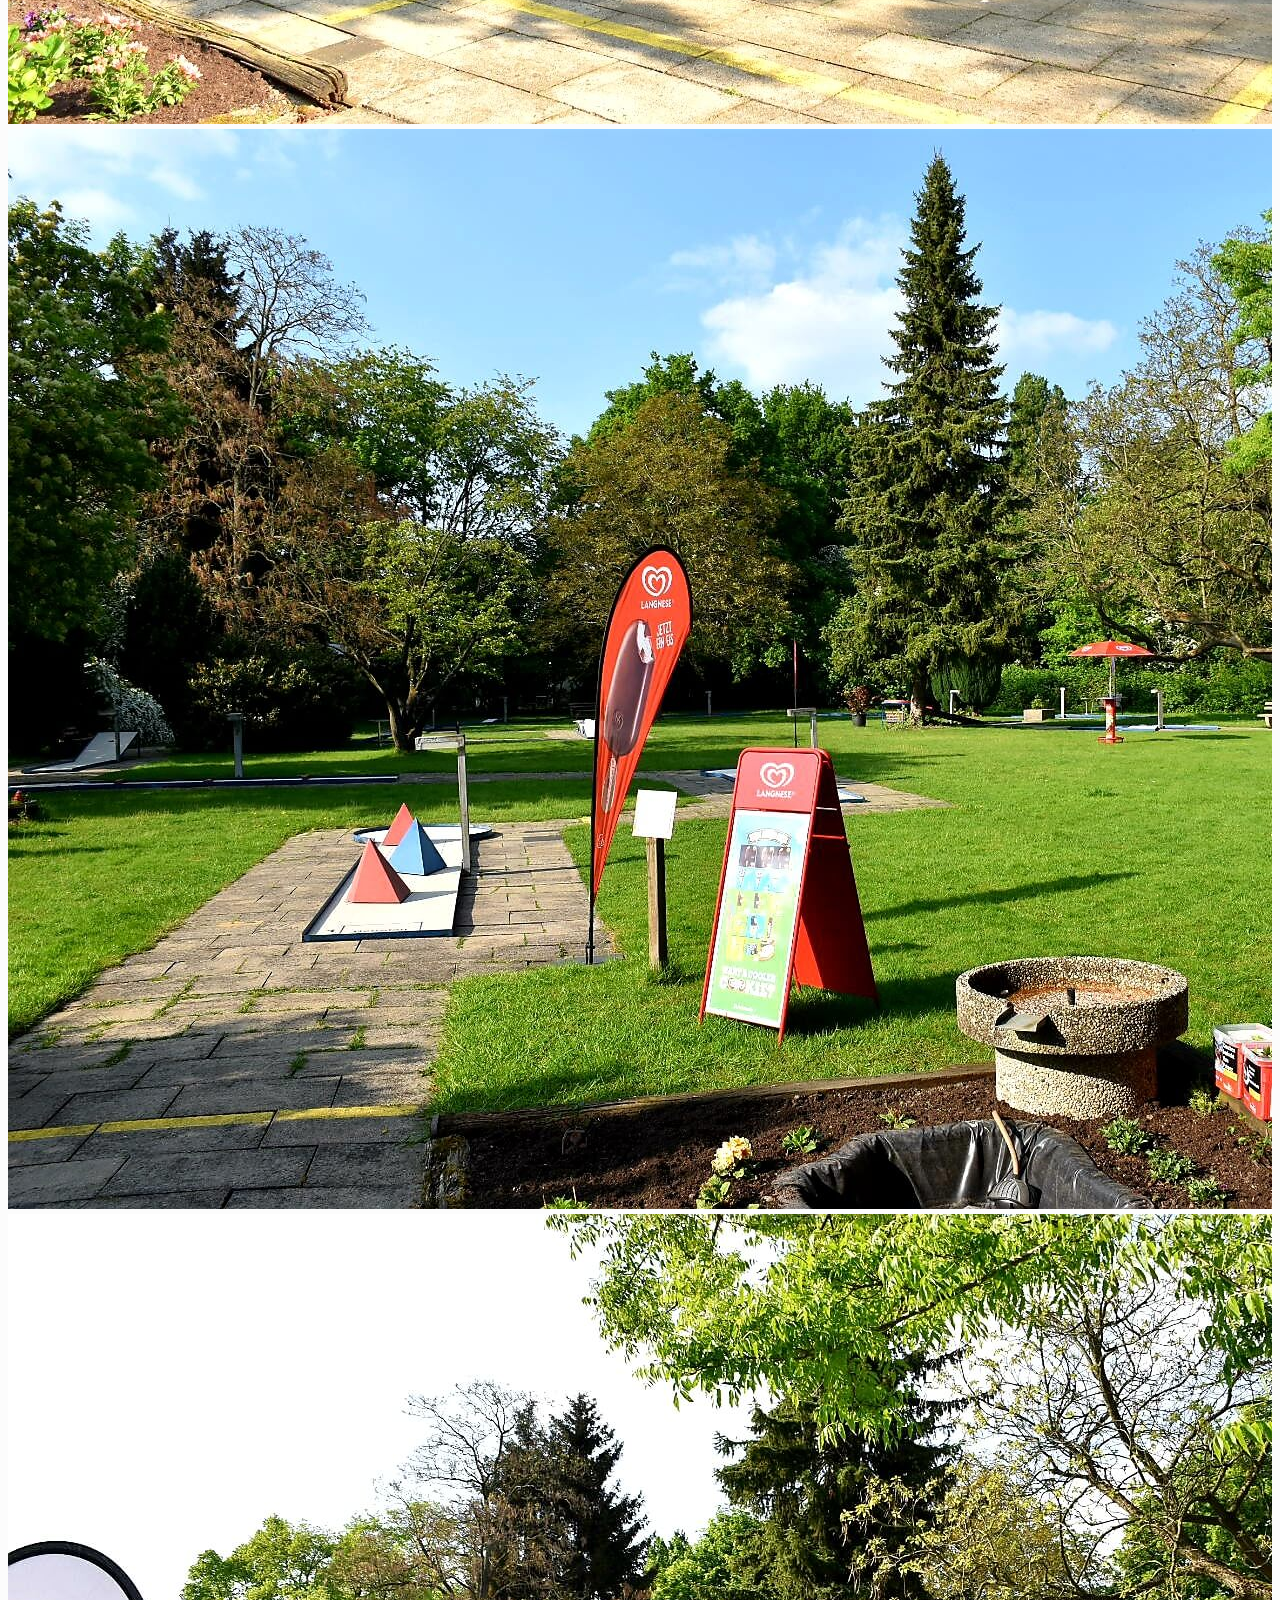
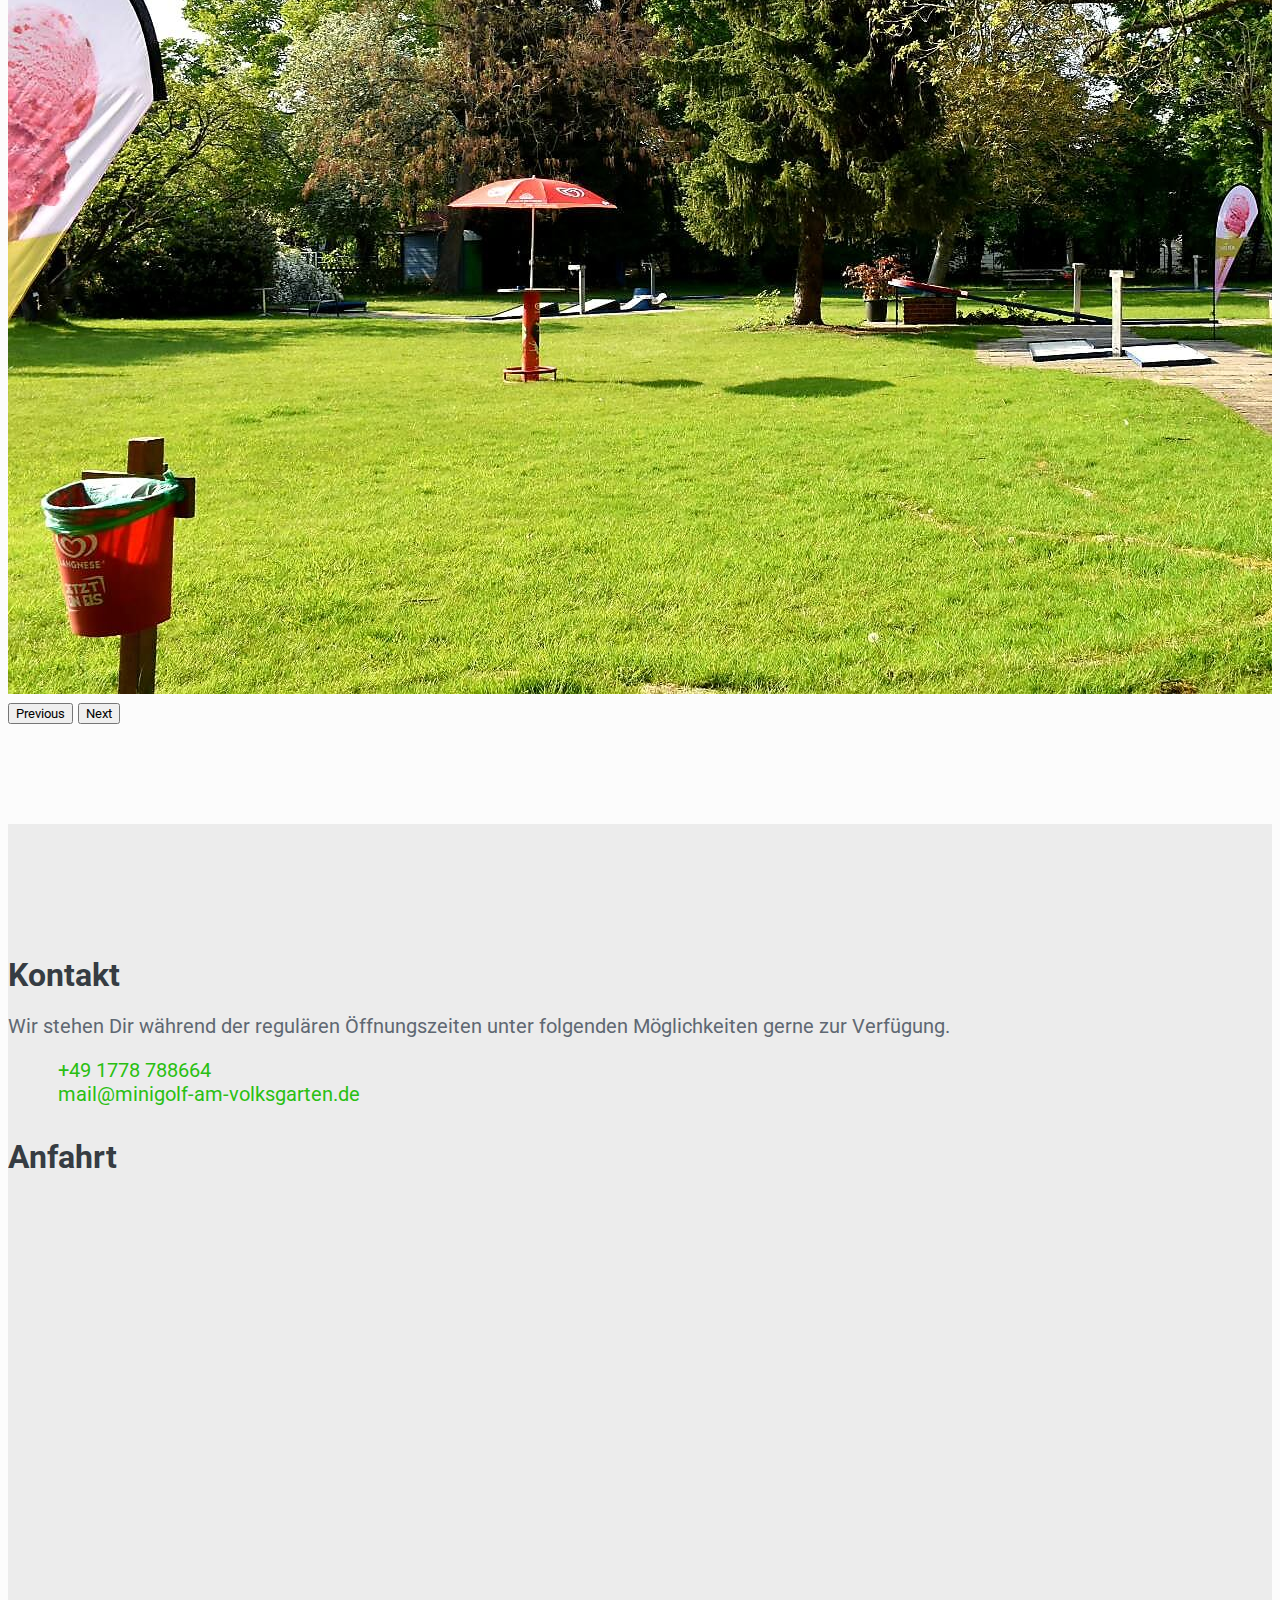
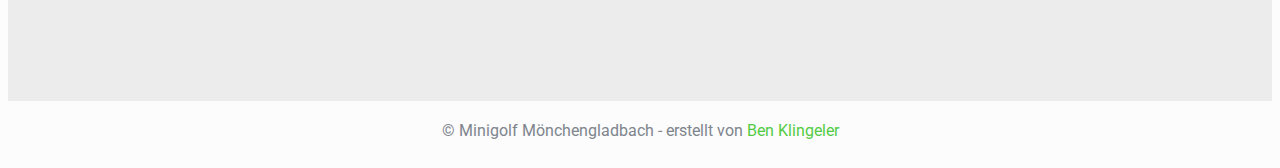
==== commit 3dcf19e0: "updated index infos" ====
--- a/index.html
+++ b/index.html
@@ -4,29 +4,16 @@
     <meta charset="UTF-8" />
     <meta http-equiv="X-UA-Compatible" content="IE=edge" />
     <meta name="viewport" content="width=device-width, initial-scale=1.0" />
-    <meta http-equiv="content-Type" content="text/html; utf-8" />
-    <meta http-equiv="Pragma" content="cache" />
-    <meta name="robots" content="INDEX,FOLLOW" />
-    <meta http-equiv="content-Language" content="de" />
-    <meta name="description" content="Dein Minigolfplatz in Mönchengladbach für die ganze Familie. Mit 18 gepflegten Bahnen, leckerem Eis und zahlreichen Sitzmöglichkeiten bieten wir ein rundum Spaßpaket." />
-    <meta name="keywords" content="minigolf, saison, minigolf saison, spaß, familie, günstig, mönchen, gladbach, mönchengladbach, monchen, monchen gladbach, gepflegt, bahnen, lokal, minigolf mg, minigolf mönchengladbach, minigolf mönchen gladbach, minigolf gladbach, freizeit, sommer, sonne" />
-    <meta name="author" content="Ben Klingeler" />
-    <meta name="publisher" content="Minigolf am Volksgarten" />
-    <meta name="copyright" content="Minigolf am Volksgarten" />
-    <meta name="audience" content="Alle" />
-    <meta name="page-type" content="Anleitung" />
-    <meta name="page-topic" content="Bauen Wohnen" />
-    <meta http-equiv="Reply-to" content="info@minigolf-am-volksgarten.de" />
-    <meta name="expires" content="" />
-    <meta name="revisit-after" content="2 days" />
     <title>Minigolf am Volksgarten</title>
     <link rel="shortcut icon" href="./resources/images/logo/64x64.jpg" type="image/jpg">
 
     <link rel='stylesheet' href='https://cdn-uicons.flaticon.com/uicons-regular-rounded/css/uicons-regular-rounded.css'>
     <link rel='stylesheet' href='https://cdn-uicons.flaticon.com/uicons-brands/css/uicons-brands.css'>
     <link
-      href="./resources/lib/bootstrap.min.css"
+      href="https://cdn.jsdelivr.net/npm/bootstrap@5.1.3/dist/css/bootstrap.min.css"
       rel="stylesheet"
+      integrity="sha384-1BmE4kWBq78iYhFldvKuhfTAU6auU8tT94WrHftjDbrCEXSU1oBoqyl2QvZ6jIW3"
+      crossorigin="anonymous"
     />
     <link rel="preconnect" href="https://fonts.googleapis.com" />
     <link rel="preconnect" href="https://fonts.gstatic.com" crossorigin />
@@ -59,7 +46,7 @@
                   </li>
               </div>
               <div class="col text-end">
-                <button class="btn btn-light"><i class="fi fi-rr-phone-call" style="margin-right: 10px; position: relative; top: 3px"></i> +49 1732 74726</button>
+                <a href="tel:01778788664"><button class="btn btn-light"><i class="fi fi-rr-phone-call" style="margin-right: 10px; position: relative; top: 3px"></i> +49 1778 788664</button></a>
               </div>
             </div>
           </div>
@@ -87,7 +74,7 @@
                     <a href="#contact" class="text-dark">Kontakt / Anfahrt</a>
                   </li>
                   <li>
-                    <button class="btn btn-primary"><i class="fi fi-rr-phone-call" style="margin-right: 10px; position: relative; top: 3px"></i> +49 1732 74726</button>
+                    <a href="tel:01778788664"><button class="btn btn-primary"><i class="fi fi-rr-phone-call" style="margin-right: 10px; position: relative; top: 3px"></i> +49 1778 788664</button></a>
                   </li>
                 </ul>
               </div>
@@ -103,30 +90,11 @@
       <div class="welcome-text">
         <h1>Minigolf am Volksgarten</h1>
         <h2>Dein Minigolfplatz in Mönchengladbach</h2>
-        <div class="row gx-4 gy-4" style="width: 250px; margin: 0 auto">
-          <div class="col">
-            <a href="#" data-bs-toggle="tooltip" data-bs-placement="bottom" title="Facebook">
-              <i class="fi fi-brands-facebook social-icon"></i>
-            </a>
-          </div>
-          <div class="col">
-            <a href="#" data-bs-toggle="tooltip" data-bs-placement="bottom" title="Instagram">
-              <i class="fi fi-brands-instagram social-icon"></i>
-            </a>
-          </div>
-          <div class="col">
-            <a href="#" data-bs-toggle="tooltip" data-bs-placement="bottom" title="Youtube">
-              <i class="fi fi-brands-youtube social-icon"></i>
-            </a>
-          </div>
-        </div>
       </div>
-      <a href="#openings">
-        <div class="view-more">
-          <p class="subtitle text-white">Mehr ansehen</p>
-          <i class="fi fi-rr-chevron-double-down text-white"></i>
-        </div>
-      </a>
+      <div class="view-more">
+        <p class="subtitle text-white">Mehr ansehen</p>
+        <i class="fi fi-rr-chevron-double-down text-white"></i>
+      </div>
     </header>
     <main>
       <section class="shadow-lg"><div class="container-xl">
@@ -211,16 +179,16 @@
         <div class="container-xl">
           <h3>Angebote und Preise</h3>
           <div class="d-flex">
-            <div class="me-3" style="white-space: nowrap">
+            <div class="me-3">
               <p class="tabs-item active">Preise</p>
             </div>
-            <div class="me-3" style="white-space: nowrap">
+            <div class="me-3">
               <p class="tabs-item">Feiern</p>
             </div>
-            <div class="me-3" style="white-space: nowrap">
+            <div class="me-3">
               <p class="tabs-item">Speisen und Getränke</p>
             </div>
-            <div class="me-3" style="white-space: nowrap">
+            <div class="me-3">
               <p class="tabs-item">Aktionen</p>
             </div>
           </div>
@@ -280,8 +248,6 @@
                 <button type="button" data-bs-target="#carouselExampleIndicators" data-bs-slide-to="0" class="active" aria-current="true" aria-label="Slide 1"></button>
                 <button type="button" data-bs-target="#carouselExampleIndicators" data-bs-slide-to="1" aria-label="Slide 2"></button>
                 <button type="button" data-bs-target="#carouselExampleIndicators" data-bs-slide-to="2" aria-label="Slide 3"></button>
-                <button type="button" data-bs-target="#carouselExampleIndicators" data-bs-slide-to="3" aria-label="Slide 4"></button>
-                <button type="button" data-bs-target="#carouselExampleIndicators" data-bs-slide-to="4" aria-label="Slide 5"></button>
               </div>
               <div class="carousel-inner">
                 <div class="carousel-item active">
@@ -322,39 +288,39 @@
               </p>
               <ul style="list-style: none" class="row gy-3">
                 <li>
-                  <a href="#">
-                    <i class="fi fi-rr-phone-call" style="margin-right: 10px; position: relative; top: 3px"></i> +49 1732 74726
+                  <a href="tel:01778788664">
+                    <i class="fi fi-rr-phone-call" style="margin-right: 10px; position: relative; top: 3px"></i> +49 1778 788664
                   </a>
                 </li>
                 <li>
-                  <a href="#">
-                    <i class="fi fi-rr-envelope" style="margin-right: 10px; position: relative; top: 3px"></i> minigolf.mg@gmail.com
+                  <a href="mailto:mail@minigolf-am-volksgarten.de">
+                    <i class="fi fi-rr-envelope" style="margin-right: 10px; position: relative; top: 3px"></i> mail@minigolf-am-volksgarten.de
                   </a>
                 </li>
               </ul>
               <div class="row w-auto gx-4 gy-4">
                 <div class="col">
-                  <a href="#" data-bs-toggle="tooltip" data-bs-placement="bottom" title="Facebook">
+                  <a href="https://www.facebook.com/Minigolf-am-Volksgarten-106413452128071" target="_blank" data-bs-toggle="tooltip" data-bs-placement="bottom" title="Facebook">
                     <i class="fi fi-brands-facebook social-icon"></i>
                   </a>
                 </div>
                 <div class="col">
-                  <a href="#" data-bs-toggle="tooltip" data-bs-placement="bottom" title="Instagram">
+                  <a href="https://www.instagram.com/minigolfamvolksgarten/" target="_blank" data-bs-toggle="tooltip" data-bs-placement="bottom" title="Instagram">
                     <i class="fi fi-brands-instagram social-icon"></i>
                   </a>
                 </div>
-                <div class="col">
+                <!-- <div class="col">
                   <a href="#" data-bs-toggle="tooltip" data-bs-placement="bottom" title="Youtube">
                     <i class="fi fi-brands-youtube social-icon"></i>
                   </a>
-                </div>
+                </div> -->
               </div>
             </div>
           </div>
           <div class="col-sm-12 col-md-6">
             <h3>Anfahrt</h3>
             <div class="overflow-hidden rounded shadow-lg">
-              <iframe title="Google Maps" src="https://www.google.com/maps/embed?pb=!1m18!1m12!1m3!1d2500.3189533409923!2d6.460656515758496!3d51.19477427958498!2m3!1f0!2f0!3f0!3m2!1i1024!2i768!4f13.1!3m3!1m2!1s0x47b8ad6d792d2257%3A0x5e69f18ef5504662!2sMinigolf%20am%20Volksgarten!5e0!3m2!1sde!2sde!4v1651826797928!5m2!1sde!2sde" width="100%" height="400" style="border:0;" allowfullscreen="" loading="lazy" referrerpolicy="no-referrer-when-downgrade"></iframe>
+              <iframe src="https://www.google.com/maps/embed?pb=!1m18!1m12!1m3!1d2500.3189533409923!2d6.460656515758496!3d51.19477427958498!2m3!1f0!2f0!3f0!3m2!1i1024!2i768!4f13.1!3m3!1m2!1s0x47b8ad6d792d2257%3A0x5e69f18ef5504662!2sMinigolf%20am%20Volksgarten!5e0!3m2!1sde!2sde!4v1651826797928!5m2!1sde!2sde" width="100%" height="400" style="border:0;" allowfullscreen="" loading="lazy" referrerpolicy="no-referrer-when-downgrade"></iframe>
             </div>
           </div>
         </div>
@@ -367,8 +333,18 @@
       </p>
     </footer>
 
-    <script src="./resources/lib/moment.js"></script>
-    <script src="./resources/lib/bootstrap.bundle.min.js" integrity="sha384-MrcW6ZMFYlzcLA8Nl+NtUVF0sA7MsXsP1UyJoMp4YLEuNSfAP+JcXn/tWtIaxVXM" crossorigin="anonymous"></script>
+    <script src="https://cdn.jsdelivr.net/npm/bootstrap@5.0.2/dist/js/bootstrap.bundle.min.js" integrity="sha384-MrcW6ZMFYlzcLA8Nl+NtUVF0sA7MsXsP1UyJoMp4YLEuNSfAP+JcXn/tWtIaxVXM" crossorigin="anonymous"></script>
     <script src="./resources/js/main.js"></script>
+
+    <script async src="https://www.googletagmanager.com/gtag/js?id=G-66FQZK8F4P"></script>
+    <script>
+      window.dataLayer = window.dataLayer || [];
+      function gtag(){dataLayer.push(arguments);}
+      gtag('js', new Date());
+
+      gtag('config', 'G-66FQZK8F4P');
+    </script>
+
+<script src="https://cdn.websitepolicies.io/lib/cookieconsent/cookieconsent.min.js" defer></script><script>window.addEventListener("load",function(){window.wpcc.init({"corners":"normal","colors":{"popup":{"background":"#e2f7d4","text":"#000000","border":"#7fc25e"},"button":{"background":"#7fc25e","text":"#ffffff"}}})});</script>
   </body>
 </html>
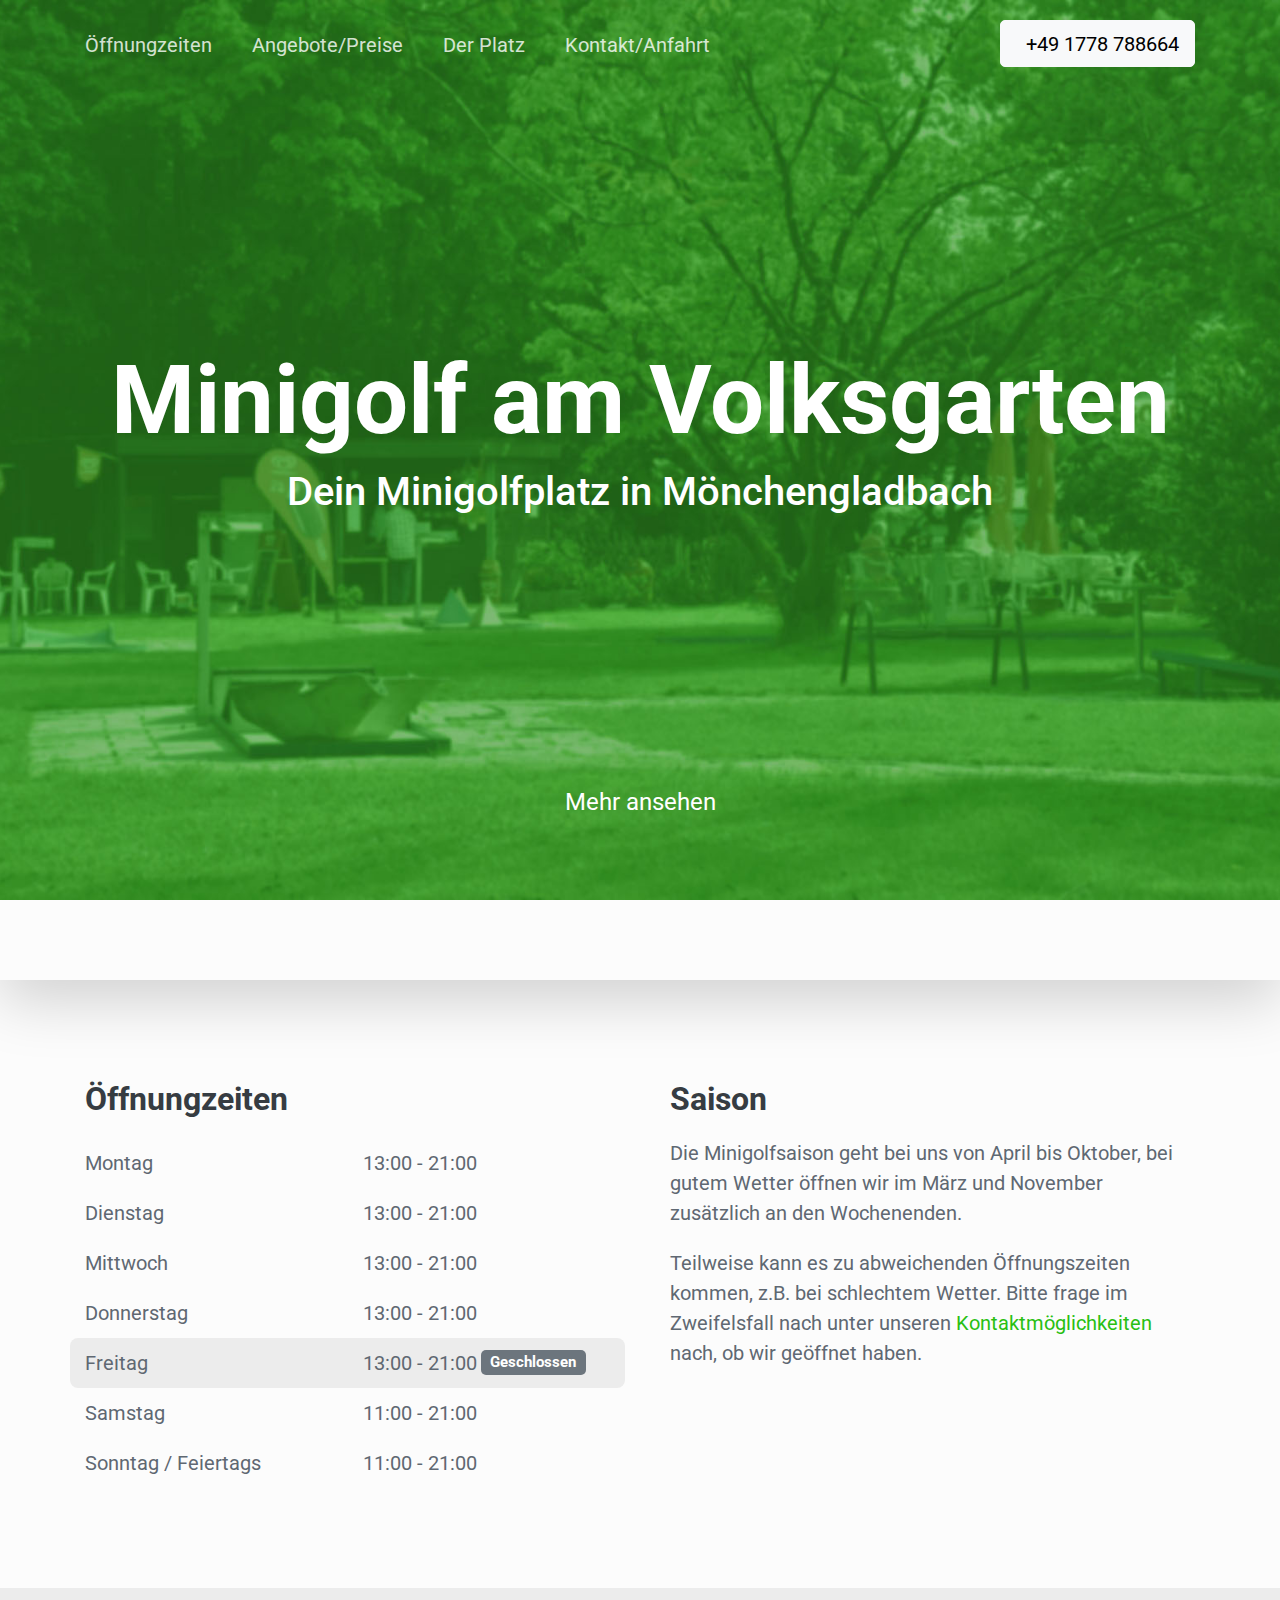
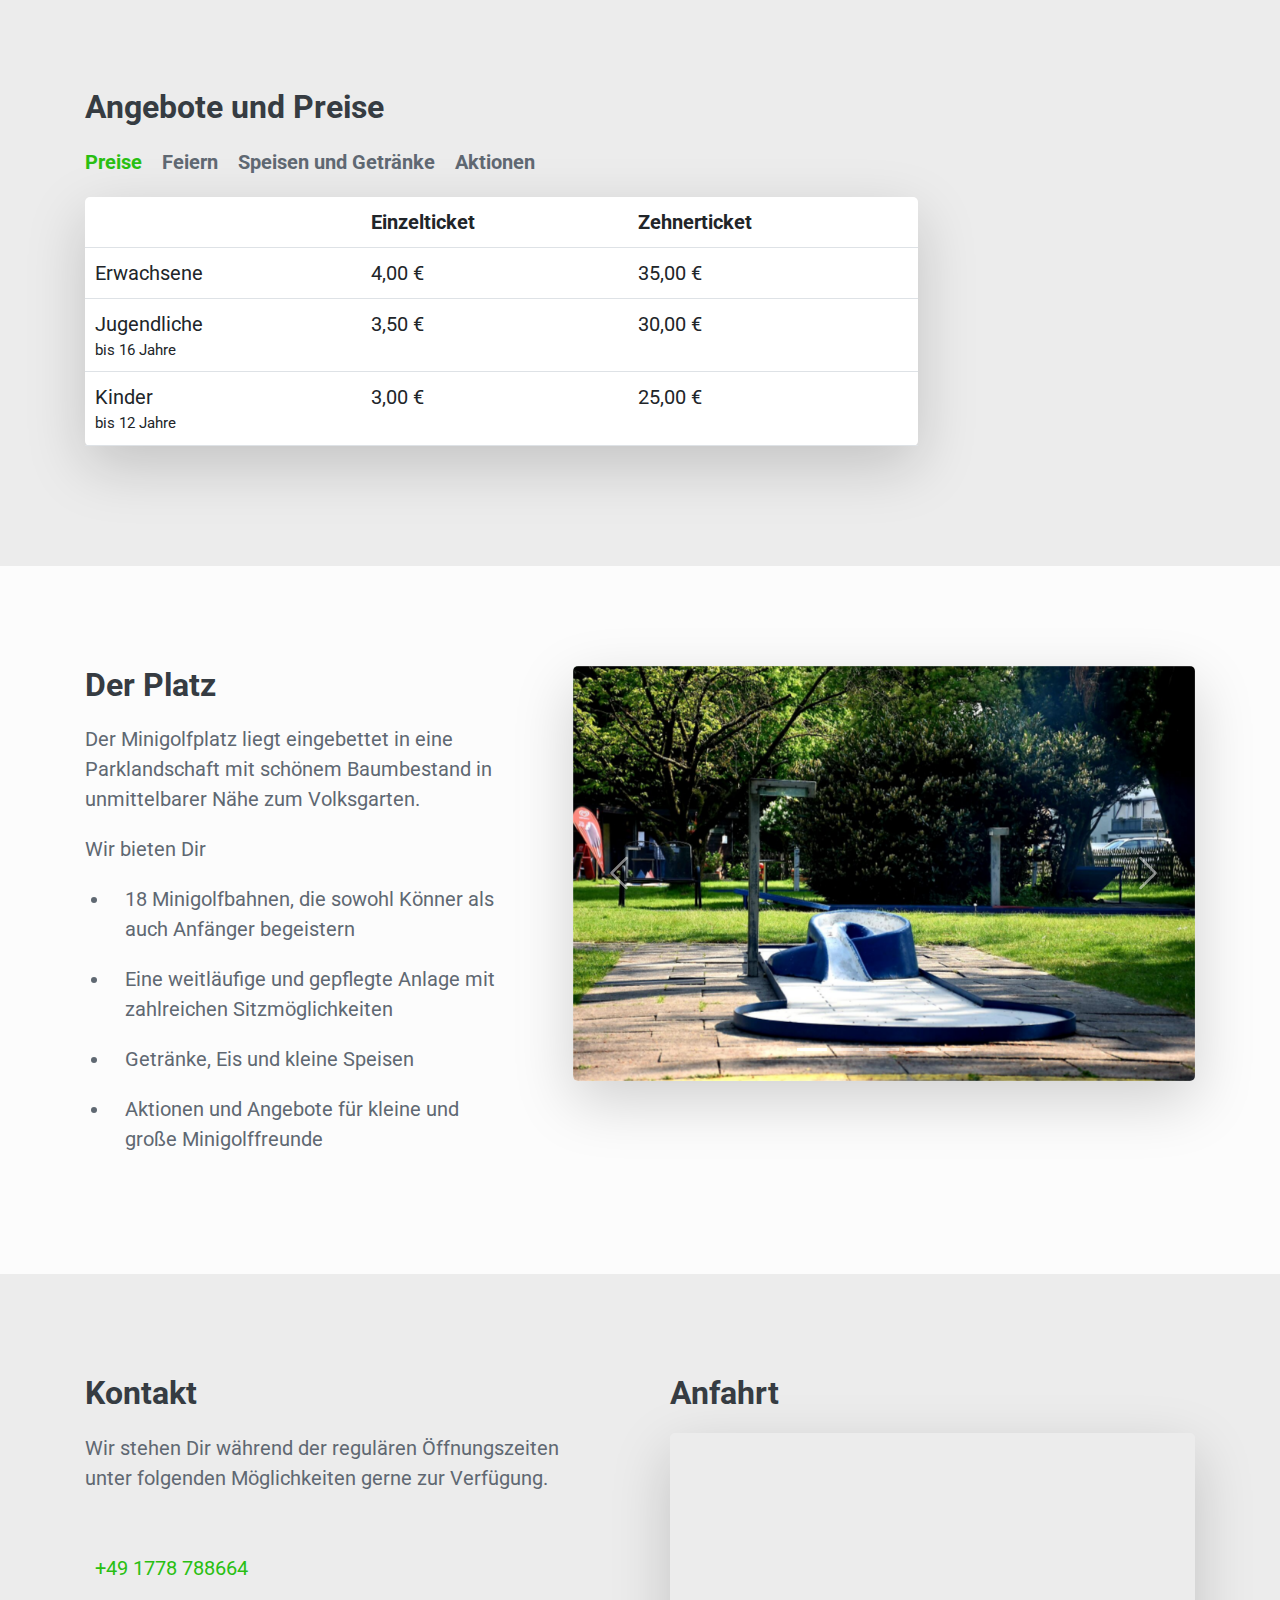
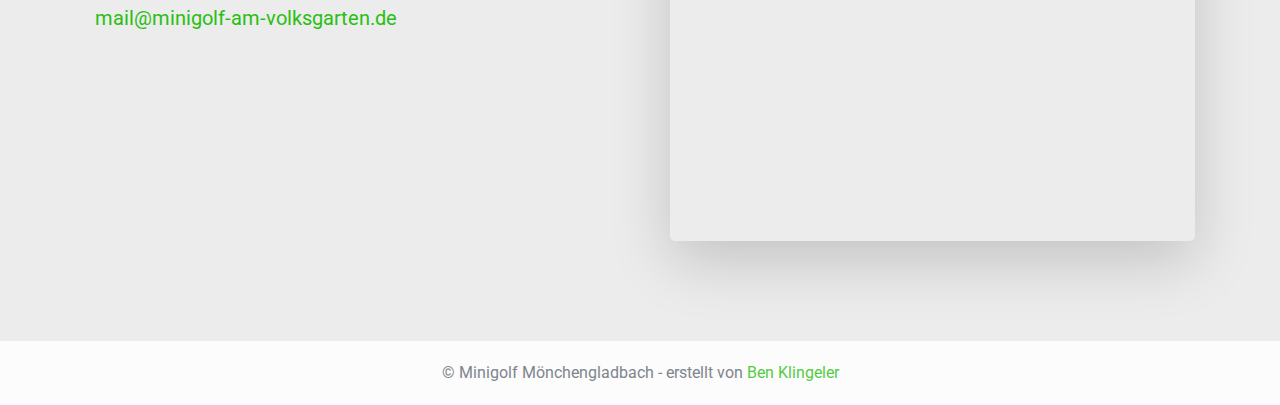
==== commit 53c68c73: "Merge branch 'dev' of https://github.com/BenKlgr/external-minigolf-website into dev" ====
--- a/index.html
+++ b/index.html
@@ -4,16 +4,29 @@
     <meta charset="UTF-8" />
     <meta http-equiv="X-UA-Compatible" content="IE=edge" />
     <meta name="viewport" content="width=device-width, initial-scale=1.0" />
+    <meta http-equiv="content-Type" content="text/html; utf-8" />
+    <meta http-equiv="Pragma" content="cache" />
+    <meta name="robots" content="INDEX,FOLLOW" />
+    <meta http-equiv="content-Language" content="de" />
+    <meta name="description" content="Dein Minigolfplatz in Mönchengladbach für die ganze Familie. Mit 18 gepflegten Bahnen, leckerem Eis und zahlreichen Sitzmöglichkeiten bieten wir ein rundum Spaßpaket." />
+    <meta name="keywords" content="minigolf, saison, minigolf saison, spaß, familie, günstig, mönchen, gladbach, mönchengladbach, monchen, monchen gladbach, gepflegt, bahnen, lokal, minigolf mg, minigolf mönchengladbach, minigolf mönchen gladbach, minigolf gladbach, freizeit, sommer, sonne" />
+    <meta name="author" content="Ben Klingeler" />
+    <meta name="publisher" content="Minigolf am Volksgarten" />
+    <meta name="copyright" content="Minigolf am Volksgarten" />
+    <meta name="audience" content="Alle" />
+    <meta name="page-type" content="Anleitung" />
+    <meta name="page-topic" content="Bauen Wohnen" />
+    <meta http-equiv="Reply-to" content="info@minigolf-am-volksgarten.de" />
+    <meta name="expires" content="" />
+    <meta name="revisit-after" content="2 days" />
     <title>Minigolf am Volksgarten</title>
     <link rel="shortcut icon" href="./resources/images/logo/64x64.jpg" type="image/jpg">
 
     <link rel='stylesheet' href='https://cdn-uicons.flaticon.com/uicons-regular-rounded/css/uicons-regular-rounded.css'>
     <link rel='stylesheet' href='https://cdn-uicons.flaticon.com/uicons-brands/css/uicons-brands.css'>
     <link
-      href="https://cdn.jsdelivr.net/npm/bootstrap@5.1.3/dist/css/bootstrap.min.css"
+      href="./resources/lib/bootstrap.min.css"
       rel="stylesheet"
-      integrity="sha384-1BmE4kWBq78iYhFldvKuhfTAU6auU8tT94WrHftjDbrCEXSU1oBoqyl2QvZ6jIW3"
-      crossorigin="anonymous"
     />
     <link rel="preconnect" href="https://fonts.googleapis.com" />
     <link rel="preconnect" href="https://fonts.gstatic.com" crossorigin />
@@ -90,11 +103,30 @@
       <div class="welcome-text">
         <h1>Minigolf am Volksgarten</h1>
         <h2>Dein Minigolfplatz in Mönchengladbach</h2>
+        <div class="row gx-4 gy-4" style="width: 250px; margin: 0 auto">
+          <div class="col">
+            <a href="#" data-bs-toggle="tooltip" data-bs-placement="bottom" title="Facebook">
+              <i class="fi fi-brands-facebook social-icon"></i>
+            </a>
+          </div>
+          <div class="col">
+            <a href="#" data-bs-toggle="tooltip" data-bs-placement="bottom" title="Instagram">
+              <i class="fi fi-brands-instagram social-icon"></i>
+            </a>
+          </div>
+          <div class="col">
+            <a href="#" data-bs-toggle="tooltip" data-bs-placement="bottom" title="Youtube">
+              <i class="fi fi-brands-youtube social-icon"></i>
+            </a>
+          </div>
+        </div>
       </div>
-      <div class="view-more">
-        <p class="subtitle text-white">Mehr ansehen</p>
-        <i class="fi fi-rr-chevron-double-down text-white"></i>
-      </div>
+      <a href="#openings">
+        <div class="view-more">
+          <p class="subtitle text-white">Mehr ansehen</p>
+          <i class="fi fi-rr-chevron-double-down text-white"></i>
+        </div>
+      </a>
     </header>
     <main>
       <section class="shadow-lg"><div class="container-xl">
@@ -179,16 +211,16 @@
         <div class="container-xl">
           <h3>Angebote und Preise</h3>
           <div class="d-flex">
-            <div class="me-3">
+            <div class="me-3" style="white-space: nowrap">
               <p class="tabs-item active">Preise</p>
             </div>
-            <div class="me-3">
+            <div class="me-3" style="white-space: nowrap">
               <p class="tabs-item">Feiern</p>
             </div>
-            <div class="me-3">
+            <div class="me-3" style="white-space: nowrap">
               <p class="tabs-item">Speisen und Getränke</p>
             </div>
-            <div class="me-3">
+            <div class="me-3" style="white-space: nowrap">
               <p class="tabs-item">Aktionen</p>
             </div>
           </div>
@@ -248,6 +280,8 @@
                 <button type="button" data-bs-target="#carouselExampleIndicators" data-bs-slide-to="0" class="active" aria-current="true" aria-label="Slide 1"></button>
                 <button type="button" data-bs-target="#carouselExampleIndicators" data-bs-slide-to="1" aria-label="Slide 2"></button>
                 <button type="button" data-bs-target="#carouselExampleIndicators" data-bs-slide-to="2" aria-label="Slide 3"></button>
+                <button type="button" data-bs-target="#carouselExampleIndicators" data-bs-slide-to="3" aria-label="Slide 4"></button>
+                <button type="button" data-bs-target="#carouselExampleIndicators" data-bs-slide-to="4" aria-label="Slide 5"></button>
               </div>
               <div class="carousel-inner">
                 <div class="carousel-item active">
@@ -320,7 +354,7 @@
           <div class="col-sm-12 col-md-6">
             <h3>Anfahrt</h3>
             <div class="overflow-hidden rounded shadow-lg">
-              <iframe src="https://www.google.com/maps/embed?pb=!1m18!1m12!1m3!1d2500.3189533409923!2d6.460656515758496!3d51.19477427958498!2m3!1f0!2f0!3f0!3m2!1i1024!2i768!4f13.1!3m3!1m2!1s0x47b8ad6d792d2257%3A0x5e69f18ef5504662!2sMinigolf%20am%20Volksgarten!5e0!3m2!1sde!2sde!4v1651826797928!5m2!1sde!2sde" width="100%" height="400" style="border:0;" allowfullscreen="" loading="lazy" referrerpolicy="no-referrer-when-downgrade"></iframe>
+              <iframe title="Google Maps" src="https://www.google.com/maps/embed?pb=!1m18!1m12!1m3!1d2500.3189533409923!2d6.460656515758496!3d51.19477427958498!2m3!1f0!2f0!3f0!3m2!1i1024!2i768!4f13.1!3m3!1m2!1s0x47b8ad6d792d2257%3A0x5e69f18ef5504662!2sMinigolf%20am%20Volksgarten!5e0!3m2!1sde!2sde!4v1651826797928!5m2!1sde!2sde" width="100%" height="400" style="border:0;" allowfullscreen="" loading="lazy" referrerpolicy="no-referrer-when-downgrade"></iframe>
             </div>
           </div>
         </div>
@@ -333,7 +367,8 @@
       </p>
     </footer>
 
-    <script src="https://cdn.jsdelivr.net/npm/bootstrap@5.0.2/dist/js/bootstrap.bundle.min.js" integrity="sha384-MrcW6ZMFYlzcLA8Nl+NtUVF0sA7MsXsP1UyJoMp4YLEuNSfAP+JcXn/tWtIaxVXM" crossorigin="anonymous"></script>
+    <script src="./resources/lib/moment.js"></script>
+    <script src="./resources/lib/bootstrap.bundle.min.js" integrity="sha384-MrcW6ZMFYlzcLA8Nl+NtUVF0sA7MsXsP1UyJoMp4YLEuNSfAP+JcXn/tWtIaxVXM" crossorigin="anonymous"></script>
     <script src="./resources/js/main.js"></script>
 
     <script async src="https://www.googletagmanager.com/gtag/js?id=G-66FQZK8F4P"></script>
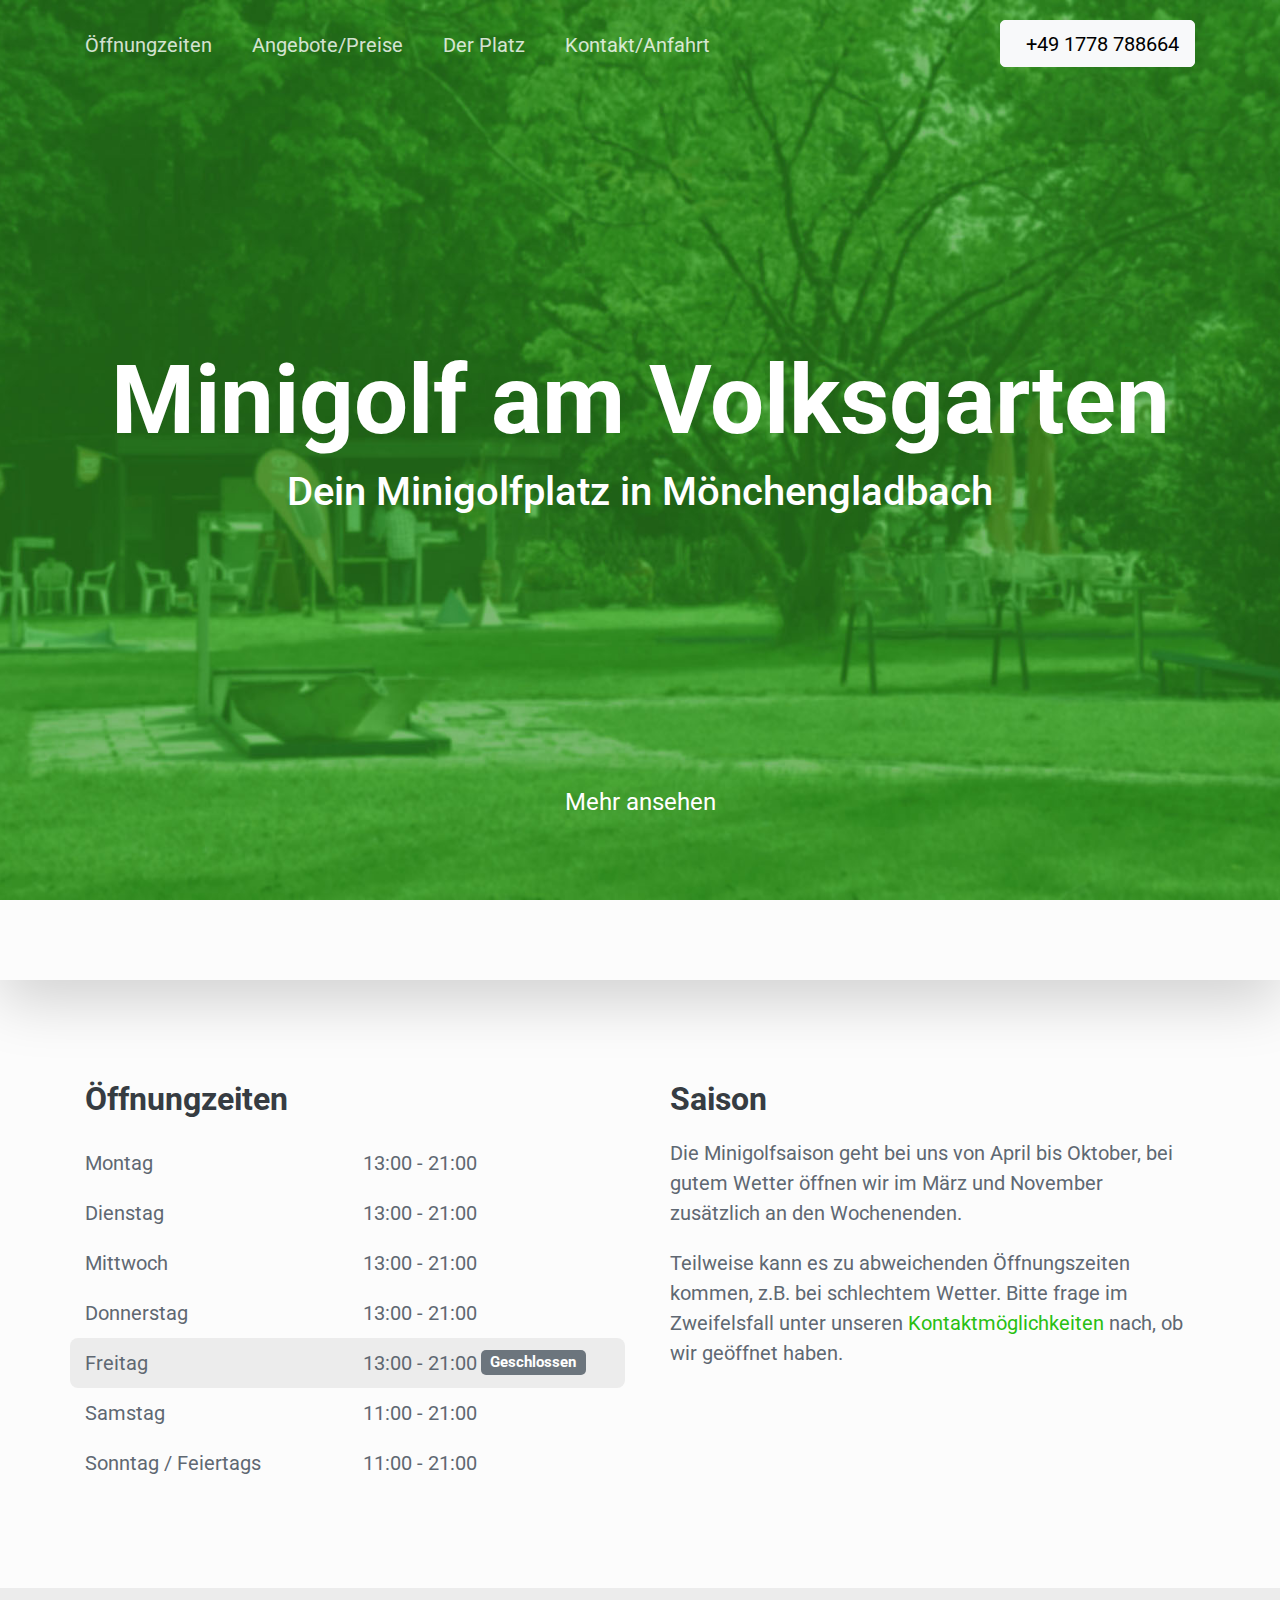
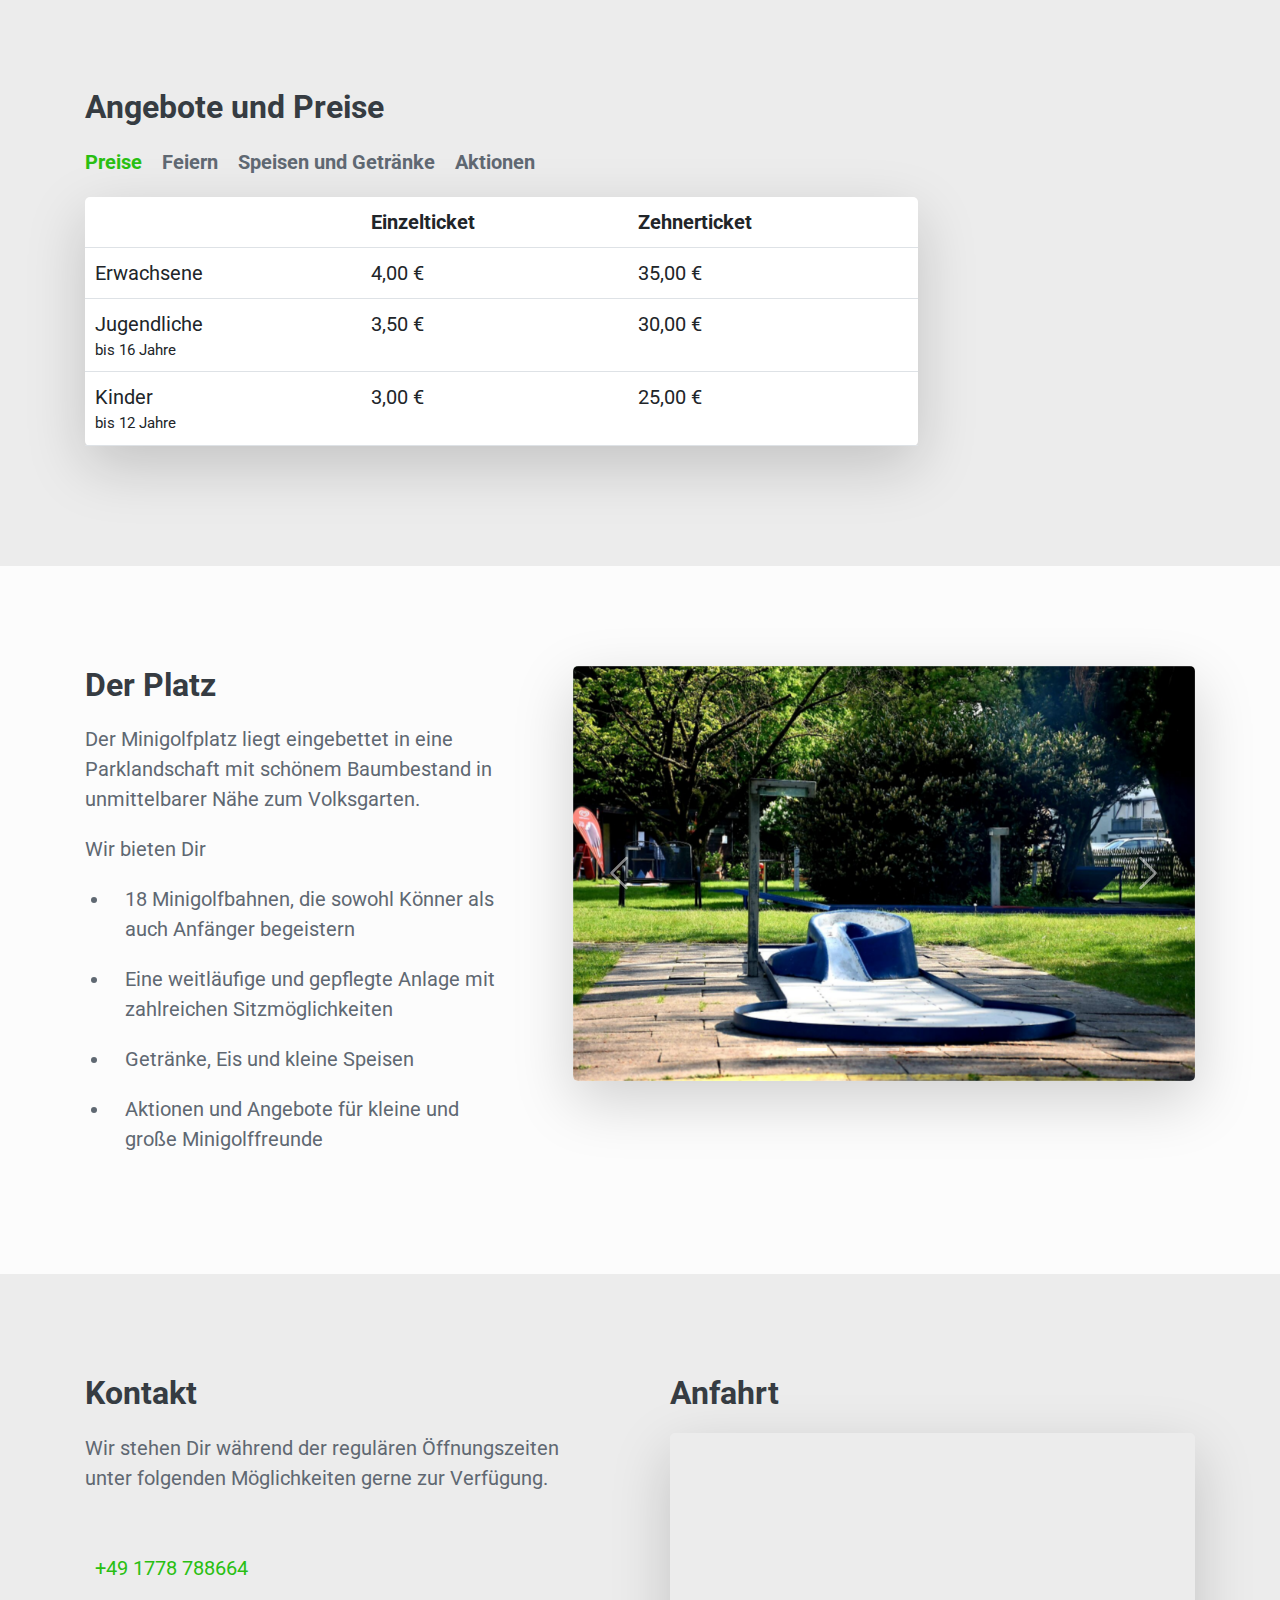
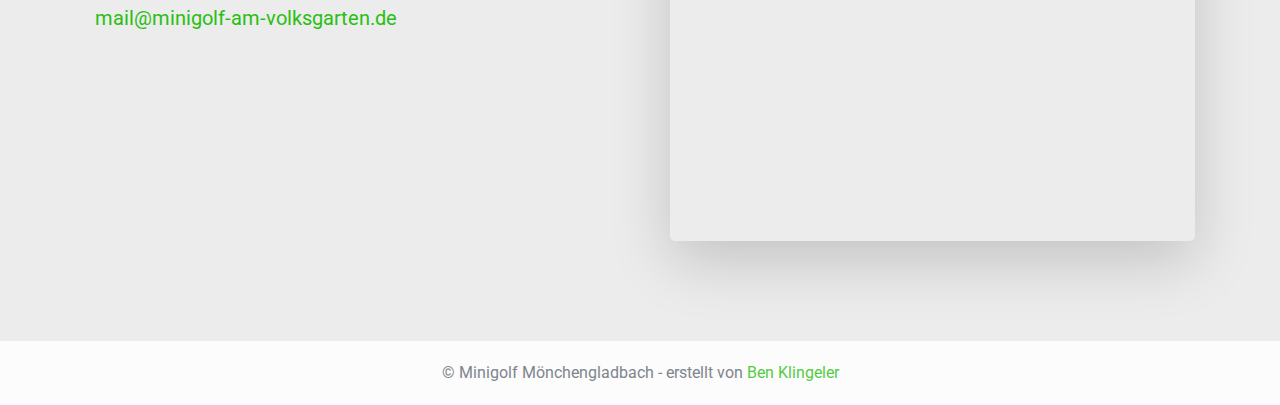
==== commit a6ff0d77: "fix: spelling fixed" ====
--- a/index.html
+++ b/index.html
@@ -8,16 +8,16 @@
     <meta http-equiv="Pragma" content="cache" />
     <meta name="robots" content="INDEX,FOLLOW" />
     <meta http-equiv="content-Language" content="de" />
-    <meta name="description" content="Dein Minigolfplatz in Mönchengladbach für die ganze Familie. Mit 18 gepflegten Bahnen, leckerem Eis und zahlreichen Sitzmöglichkeiten bieten wir ein rundum Spaßpaket." />
+    <meta name="description" content="Dein Minigolfplatz in Mönchengladbach für die ganze Familie. Mit 18 gepflegten Bahnen, leckerem Eis und vielen Sitzmöglichkeiten bieten wir ein rundum Spaßpaket." />
     <meta name="keywords" content="minigolf, saison, minigolf saison, spaß, familie, günstig, mönchen, gladbach, mönchengladbach, monchen, monchen gladbach, gepflegt, bahnen, lokal, minigolf mg, minigolf mönchengladbach, minigolf mönchen gladbach, minigolf gladbach, freizeit, sommer, sonne" />
     <meta name="author" content="Ben Klingeler" />
     <meta name="publisher" content="Minigolf am Volksgarten" />
     <meta name="copyright" content="Minigolf am Volksgarten" />
     <meta name="audience" content="Alle" />
-    <meta name="page-type" content="Anleitung" />
-    <meta name="page-topic" content="Bauen Wohnen" />
-    <meta http-equiv="Reply-to" content="info@minigolf-am-volksgarten.de" />
-    <meta name="expires" content="" />
+    <meta name="page-type" content="Minigolfplatz" />
+    <meta name="page-topic" content="Spaß Freude Golf Spielen Familie" />
+    <meta http-equiv="Reply-to" content="mail@minigolf-am-volksgarten.de" />
+    <meta name="expires" content="43200" />
     <meta name="revisit-after" content="2 days" />
     <title>Minigolf am Volksgarten</title>
     <link rel="shortcut icon" href="./resources/images/logo/64x64.jpg" type="image/jpg">
@@ -103,22 +103,22 @@
       <div class="welcome-text">
         <h1>Minigolf am Volksgarten</h1>
         <h2>Dein Minigolfplatz in Mönchengladbach</h2>
-        <div class="row gx-4 gy-4" style="width: 250px; margin: 0 auto">
+        <div class="row gx-4 gy-4" style="width: 150px; margin: 0 auto">
           <div class="col">
-            <a href="#" data-bs-toggle="tooltip" data-bs-placement="bottom" title="Facebook">
+            <a href="https://www.facebook.com/Minigolf-am-Volksgarten-106413452128071" data-bs-toggle="tooltip" data-bs-placement="bottom" title="Facebook">
               <i class="fi fi-brands-facebook social-icon"></i>
             </a>
           </div>
           <div class="col">
-            <a href="#" data-bs-toggle="tooltip" data-bs-placement="bottom" title="Instagram">
+            <a href="https://www.instagram.com/minigolfamvolksgarten/" data-bs-toggle="tooltip" data-bs-placement="bottom" title="Instagram">
               <i class="fi fi-brands-instagram social-icon"></i>
             </a>
           </div>
-          <div class="col">
+          <!-- <div class="col">
             <a href="#" data-bs-toggle="tooltip" data-bs-placement="bottom" title="Youtube">
               <i class="fi fi-brands-youtube social-icon"></i>
             </a>
-          </div>
+          </div> -->
         </div>
       </div>
       <a href="#openings">
@@ -203,7 +203,7 @@
           <div class="col-xs-12 col-sm-6">
             <h3>Saison</h3>
             <p>Die Minigolfsaison geht bei uns von April bis Oktober, bei gutem Wetter öffnen wir im März und November zusätzlich an den Wochenenden.</p>
-            <p>Teilweise kann es zu abweichenden Öffnungszeiten kommen, z.B. bei schlechtem Wetter. Bitte frage im Zweifelsfall nach unter unseren <a href="#contact">Kontaktmöglichkeiten</a> nach, ob wir geöffnet haben.</p>
+            <p>Teilweise kann es zu abweichenden Öffnungszeiten kommen, z.B. bei schlechtem Wetter. Bitte frage im Zweifelsfall unter unseren <a href="#contact">Kontaktmöglichkeiten</a> nach, ob wir geöffnet haben.</p>
           </div>
         </div>
       </div></section>
@@ -256,7 +256,7 @@
               <p>Unser Angebot umfasst eine große Auswahl an verschiedenen Eissorten, Softdrinks, Bier, Wasser, Apfelschorle, Kaffee und kleinen Snacks/Süßigkeiten. An den Wochenenden gibt es frisch gebackenen Kuchen.</p>
             </div>
             <div>
-              <p>Wir haben immer wieder Aktionen wie Familientage oder Ferienangebote. Informieren Dich gerne über unsere aktuellen Angebote auf unserer <a href="#">Facebook</a> Seite.</p>
+              <p>Wir haben immer wieder Aktionen wie Familientage oder Ferienangebote. Informieren Dich gerne über unsere aktuellen Angebote auf unserer <a href="https://www.facebook.com/Minigolf-am-Volksgarten-106413452128071">Facebook</a> Seite.</p>
             </div>
           </div>
         </div>
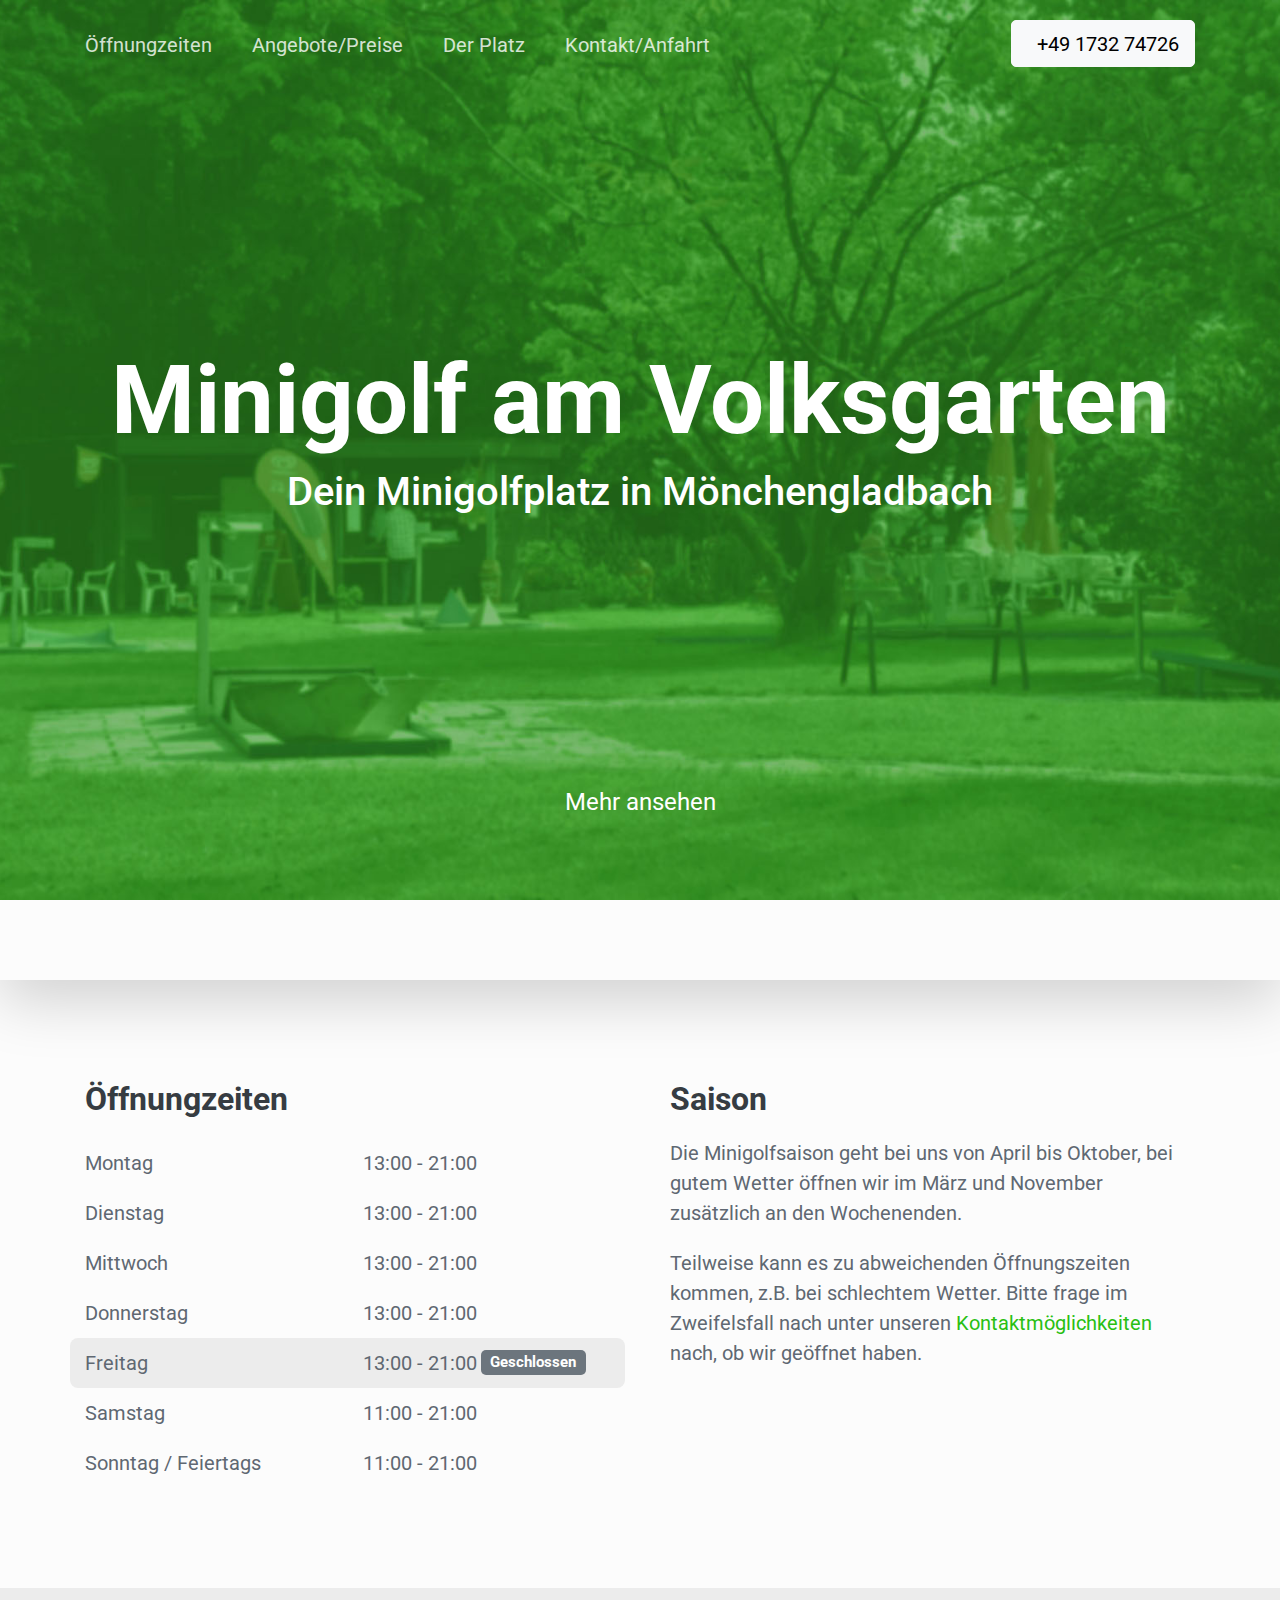
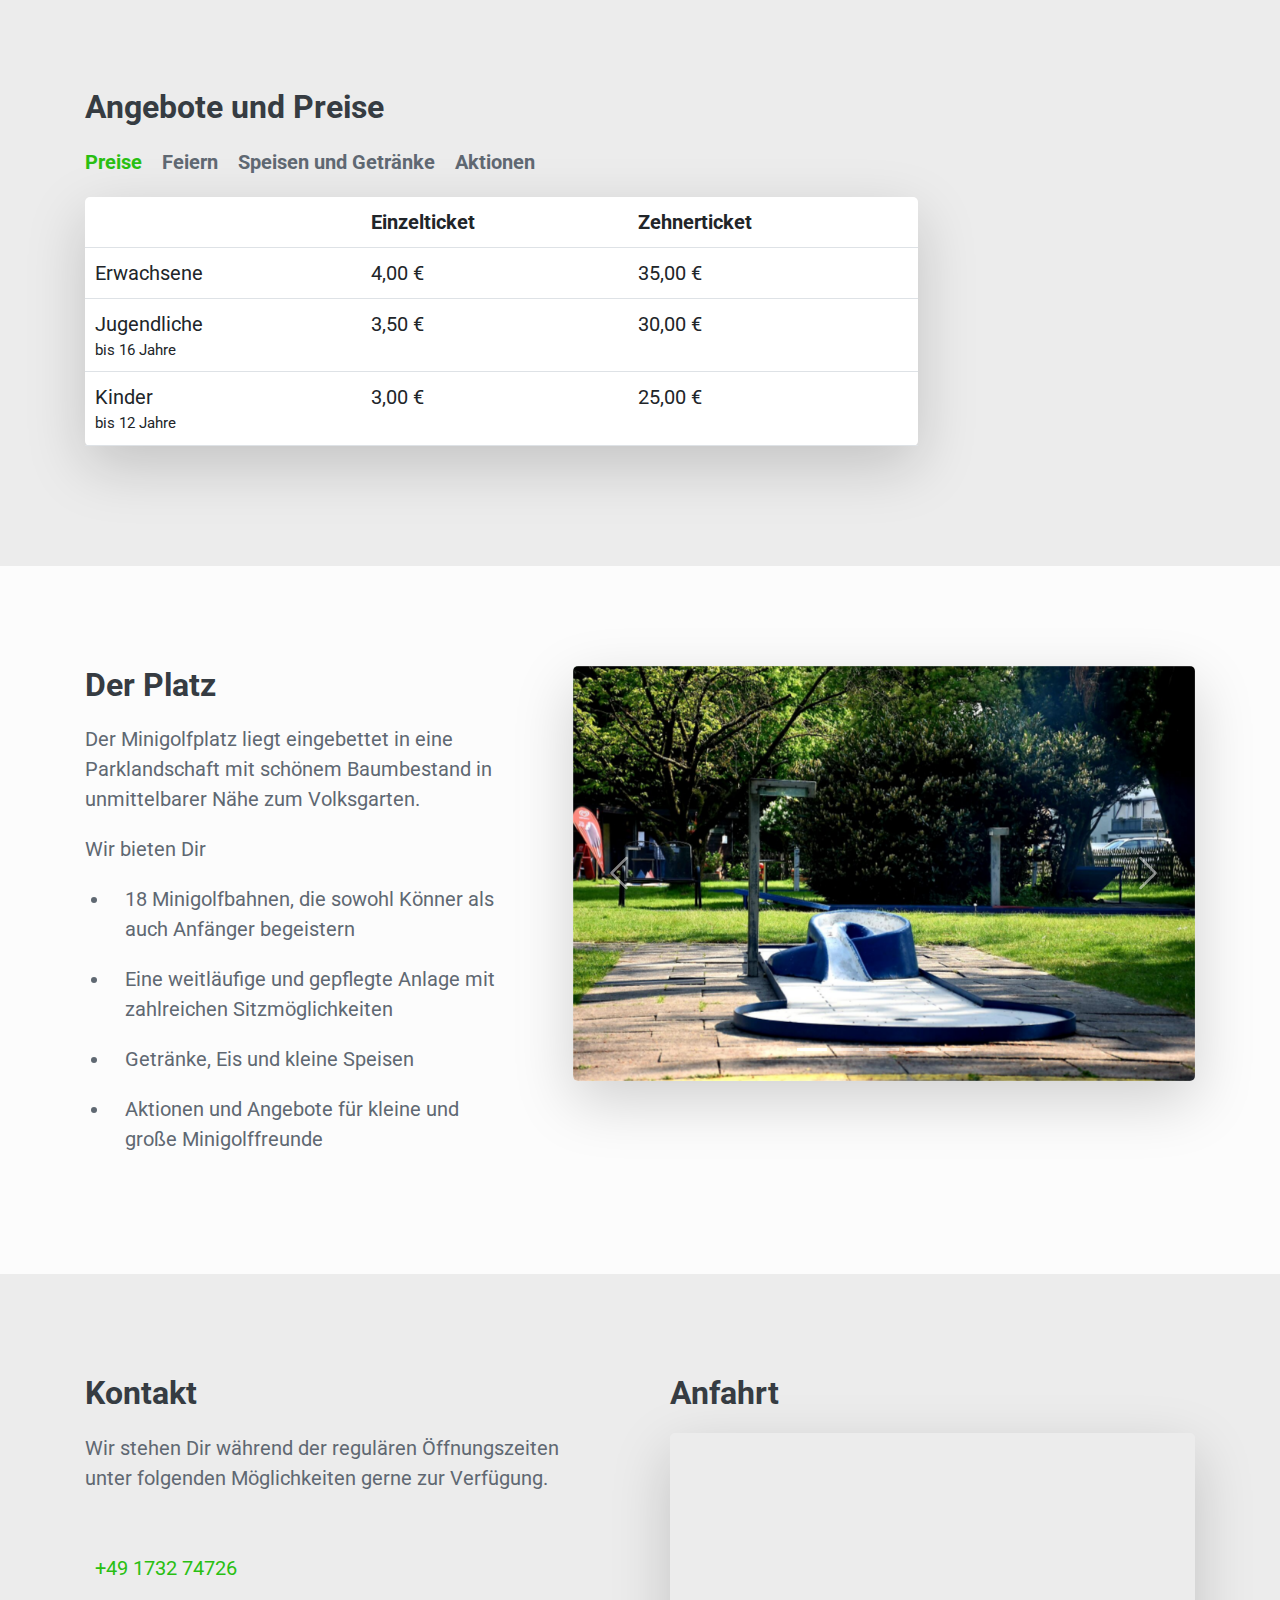
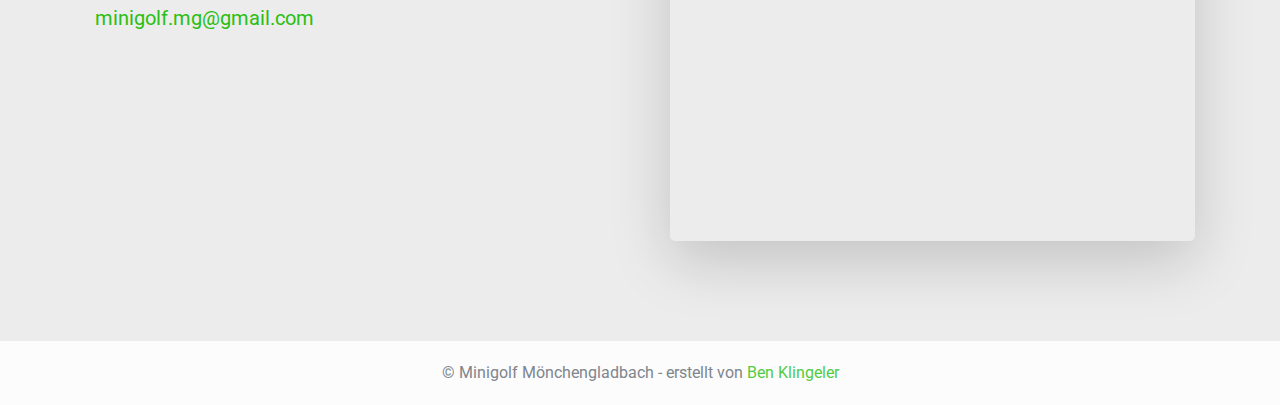
==== commit 119019bc: "feat: expanded keywords fix: description display width" ====
--- a/index.html
+++ b/index.html
@@ -9,15 +9,15 @@
     <meta name="robots" content="INDEX,FOLLOW" />
     <meta http-equiv="content-Language" content="de" />
     <meta name="description" content="Dein Minigolfplatz in Mönchengladbach für die ganze Familie. Mit 18 gepflegten Bahnen, leckerem Eis und vielen Sitzmöglichkeiten bieten wir ein rundum Spaßpaket." />
-    <meta name="keywords" content="minigolf, saison, minigolf saison, spaß, familie, günstig, mönchen, gladbach, mönchengladbach, monchen, monchen gladbach, gepflegt, bahnen, lokal, minigolf mg, minigolf mönchengladbach, minigolf mönchen gladbach, minigolf gladbach, freizeit, sommer, sonne" />
+    <meta name="keywords" content="minigolf, saison, minigolf saison, spaß, familie, günstig, mönchen, gladbach, mönchengladbach, monchen, monchen gladbach, gepflegt, bahnen, lokal, minigolf mg, minigolf mönchengladbach, minigolf mönchen gladbach, minigolf gladbach, freizeit, sommer, sonne, minigolf mönchengladbach volksgarten preise, minigolf mönchengladbach, mini golf platz, mini golf, minigolf volksgarten, volksgarten, minigolf am volksgarten, am volksgarten, minigolf am" />
     <meta name="author" content="Ben Klingeler" />
     <meta name="publisher" content="Minigolf am Volksgarten" />
     <meta name="copyright" content="Minigolf am Volksgarten" />
     <meta name="audience" content="Alle" />
-    <meta name="page-type" content="Minigolfplatz" />
-    <meta name="page-topic" content="Spaß Freude Golf Spielen Familie" />
-    <meta http-equiv="Reply-to" content="mail@minigolf-am-volksgarten.de" />
-    <meta name="expires" content="43200" />
+    <meta name="page-type" content="Anleitung" />
+    <meta name="page-topic" content="Bauen Wohnen" />
+    <meta http-equiv="Reply-to" content="info@minigolf-am-volksgarten.de" />
+    <meta name="expires" content="" />
     <meta name="revisit-after" content="2 days" />
     <title>Minigolf am Volksgarten</title>
     <link rel="shortcut icon" href="./resources/images/logo/64x64.jpg" type="image/jpg">
@@ -59,7 +59,7 @@
                   </li>
               </div>
               <div class="col text-end">
-                <a href="tel:01778788664"><button class="btn btn-light"><i class="fi fi-rr-phone-call" style="margin-right: 10px; position: relative; top: 3px"></i> +49 1778 788664</button></a>
+                <button class="btn btn-light"><i class="fi fi-rr-phone-call" style="margin-right: 10px; position: relative; top: 3px"></i> +49 1732 74726</button>
               </div>
             </div>
           </div>
@@ -87,7 +87,7 @@
                     <a href="#contact" class="text-dark">Kontakt / Anfahrt</a>
                   </li>
                   <li>
-                    <a href="tel:01778788664"><button class="btn btn-primary"><i class="fi fi-rr-phone-call" style="margin-right: 10px; position: relative; top: 3px"></i> +49 1778 788664</button></a>
+                    <button class="btn btn-primary"><i class="fi fi-rr-phone-call" style="margin-right: 10px; position: relative; top: 3px"></i> +49 1732 74726</button>
                   </li>
                 </ul>
               </div>
@@ -103,22 +103,22 @@
       <div class="welcome-text">
         <h1>Minigolf am Volksgarten</h1>
         <h2>Dein Minigolfplatz in Mönchengladbach</h2>
-        <div class="row gx-4 gy-4" style="width: 150px; margin: 0 auto">
+        <div class="row gx-4 gy-4" style="width: 250px; margin: 0 auto">
           <div class="col">
-            <a href="https://www.facebook.com/Minigolf-am-Volksgarten-106413452128071" data-bs-toggle="tooltip" data-bs-placement="bottom" title="Facebook">
+            <a href="#" data-bs-toggle="tooltip" data-bs-placement="bottom" title="Facebook">
               <i class="fi fi-brands-facebook social-icon"></i>
             </a>
           </div>
           <div class="col">
-            <a href="https://www.instagram.com/minigolfamvolksgarten/" data-bs-toggle="tooltip" data-bs-placement="bottom" title="Instagram">
+            <a href="#" data-bs-toggle="tooltip" data-bs-placement="bottom" title="Instagram">
               <i class="fi fi-brands-instagram social-icon"></i>
             </a>
           </div>
-          <!-- <div class="col">
+          <div class="col">
             <a href="#" data-bs-toggle="tooltip" data-bs-placement="bottom" title="Youtube">
               <i class="fi fi-brands-youtube social-icon"></i>
             </a>
-          </div> -->
+          </div>
         </div>
       </div>
       <a href="#openings">
@@ -203,7 +203,7 @@
           <div class="col-xs-12 col-sm-6">
             <h3>Saison</h3>
             <p>Die Minigolfsaison geht bei uns von April bis Oktober, bei gutem Wetter öffnen wir im März und November zusätzlich an den Wochenenden.</p>
-            <p>Teilweise kann es zu abweichenden Öffnungszeiten kommen, z.B. bei schlechtem Wetter. Bitte frage im Zweifelsfall unter unseren <a href="#contact">Kontaktmöglichkeiten</a> nach, ob wir geöffnet haben.</p>
+            <p>Teilweise kann es zu abweichenden Öffnungszeiten kommen, z.B. bei schlechtem Wetter. Bitte frage im Zweifelsfall nach unter unseren <a href="#contact">Kontaktmöglichkeiten</a> nach, ob wir geöffnet haben.</p>
           </div>
         </div>
       </div></section>
@@ -256,7 +256,7 @@
               <p>Unser Angebot umfasst eine große Auswahl an verschiedenen Eissorten, Softdrinks, Bier, Wasser, Apfelschorle, Kaffee und kleinen Snacks/Süßigkeiten. An den Wochenenden gibt es frisch gebackenen Kuchen.</p>
             </div>
             <div>
-              <p>Wir haben immer wieder Aktionen wie Familientage oder Ferienangebote. Informieren Dich gerne über unsere aktuellen Angebote auf unserer <a href="https://www.facebook.com/Minigolf-am-Volksgarten-106413452128071">Facebook</a> Seite.</p>
+              <p>Wir haben immer wieder Aktionen wie Familientage oder Ferienangebote. Informieren Dich gerne über unsere aktuellen Angebote auf unserer <a href="#">Facebook</a> Seite.</p>
             </div>
           </div>
         </div>
@@ -322,32 +322,32 @@
               </p>
               <ul style="list-style: none" class="row gy-3">
                 <li>
-                  <a href="tel:01778788664">
-                    <i class="fi fi-rr-phone-call" style="margin-right: 10px; position: relative; top: 3px"></i> +49 1778 788664
+                  <a href="#">
+                    <i class="fi fi-rr-phone-call" style="margin-right: 10px; position: relative; top: 3px"></i> +49 1732 74726
                   </a>
                 </li>
                 <li>
-                  <a href="mailto:mail@minigolf-am-volksgarten.de">
-                    <i class="fi fi-rr-envelope" style="margin-right: 10px; position: relative; top: 3px"></i> mail@minigolf-am-volksgarten.de
+                  <a href="#">
+                    <i class="fi fi-rr-envelope" style="margin-right: 10px; position: relative; top: 3px"></i> minigolf.mg@gmail.com
                   </a>
                 </li>
               </ul>
               <div class="row w-auto gx-4 gy-4">
                 <div class="col">
-                  <a href="https://www.facebook.com/Minigolf-am-Volksgarten-106413452128071" target="_blank" data-bs-toggle="tooltip" data-bs-placement="bottom" title="Facebook">
+                  <a href="#" data-bs-toggle="tooltip" data-bs-placement="bottom" title="Facebook">
                     <i class="fi fi-brands-facebook social-icon"></i>
                   </a>
                 </div>
                 <div class="col">
-                  <a href="https://www.instagram.com/minigolfamvolksgarten/" target="_blank" data-bs-toggle="tooltip" data-bs-placement="bottom" title="Instagram">
+                  <a href="#" data-bs-toggle="tooltip" data-bs-placement="bottom" title="Instagram">
                     <i class="fi fi-brands-instagram social-icon"></i>
                   </a>
                 </div>
-                <!-- <div class="col">
+                <div class="col">
                   <a href="#" data-bs-toggle="tooltip" data-bs-placement="bottom" title="Youtube">
                     <i class="fi fi-brands-youtube social-icon"></i>
                   </a>
-                </div> -->
+                </div>
               </div>
             </div>
           </div>
@@ -370,16 +370,5 @@
     <script src="./resources/lib/moment.js"></script>
     <script src="./resources/lib/bootstrap.bundle.min.js" integrity="sha384-MrcW6ZMFYlzcLA8Nl+NtUVF0sA7MsXsP1UyJoMp4YLEuNSfAP+JcXn/tWtIaxVXM" crossorigin="anonymous"></script>
     <script src="./resources/js/main.js"></script>
-
-    <script async src="https://www.googletagmanager.com/gtag/js?id=G-66FQZK8F4P"></script>
-    <script>
-      window.dataLayer = window.dataLayer || [];
-      function gtag(){dataLayer.push(arguments);}
-      gtag('js', new Date());
-
-      gtag('config', 'G-66FQZK8F4P');
-    </script>
-
-<script src="https://cdn.websitepolicies.io/lib/cookieconsent/cookieconsent.min.js" defer></script><script>window.addEventListener("load",function(){window.wpcc.init({"corners":"normal","colors":{"popup":{"background":"#e2f7d4","text":"#000000","border":"#7fc25e"},"button":{"background":"#7fc25e","text":"#ffffff"}}})});</script>
   </body>
 </html>
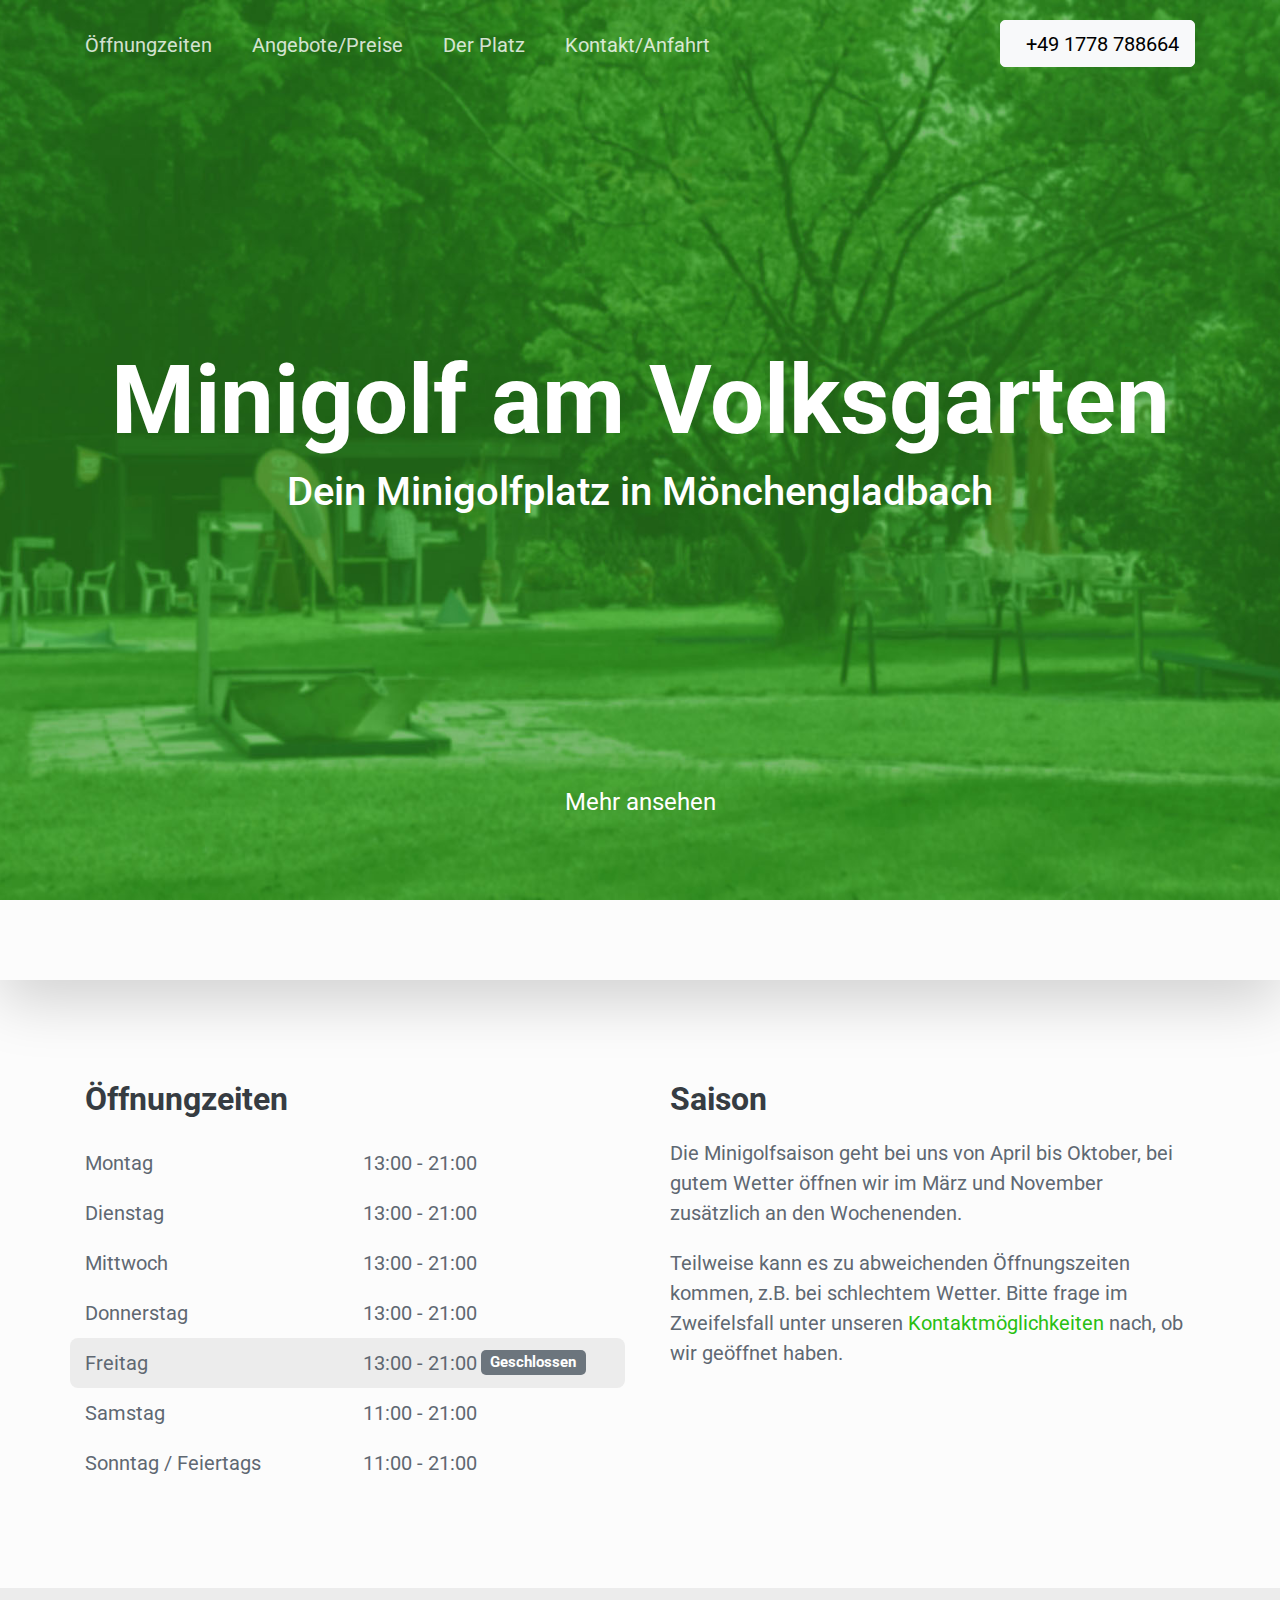
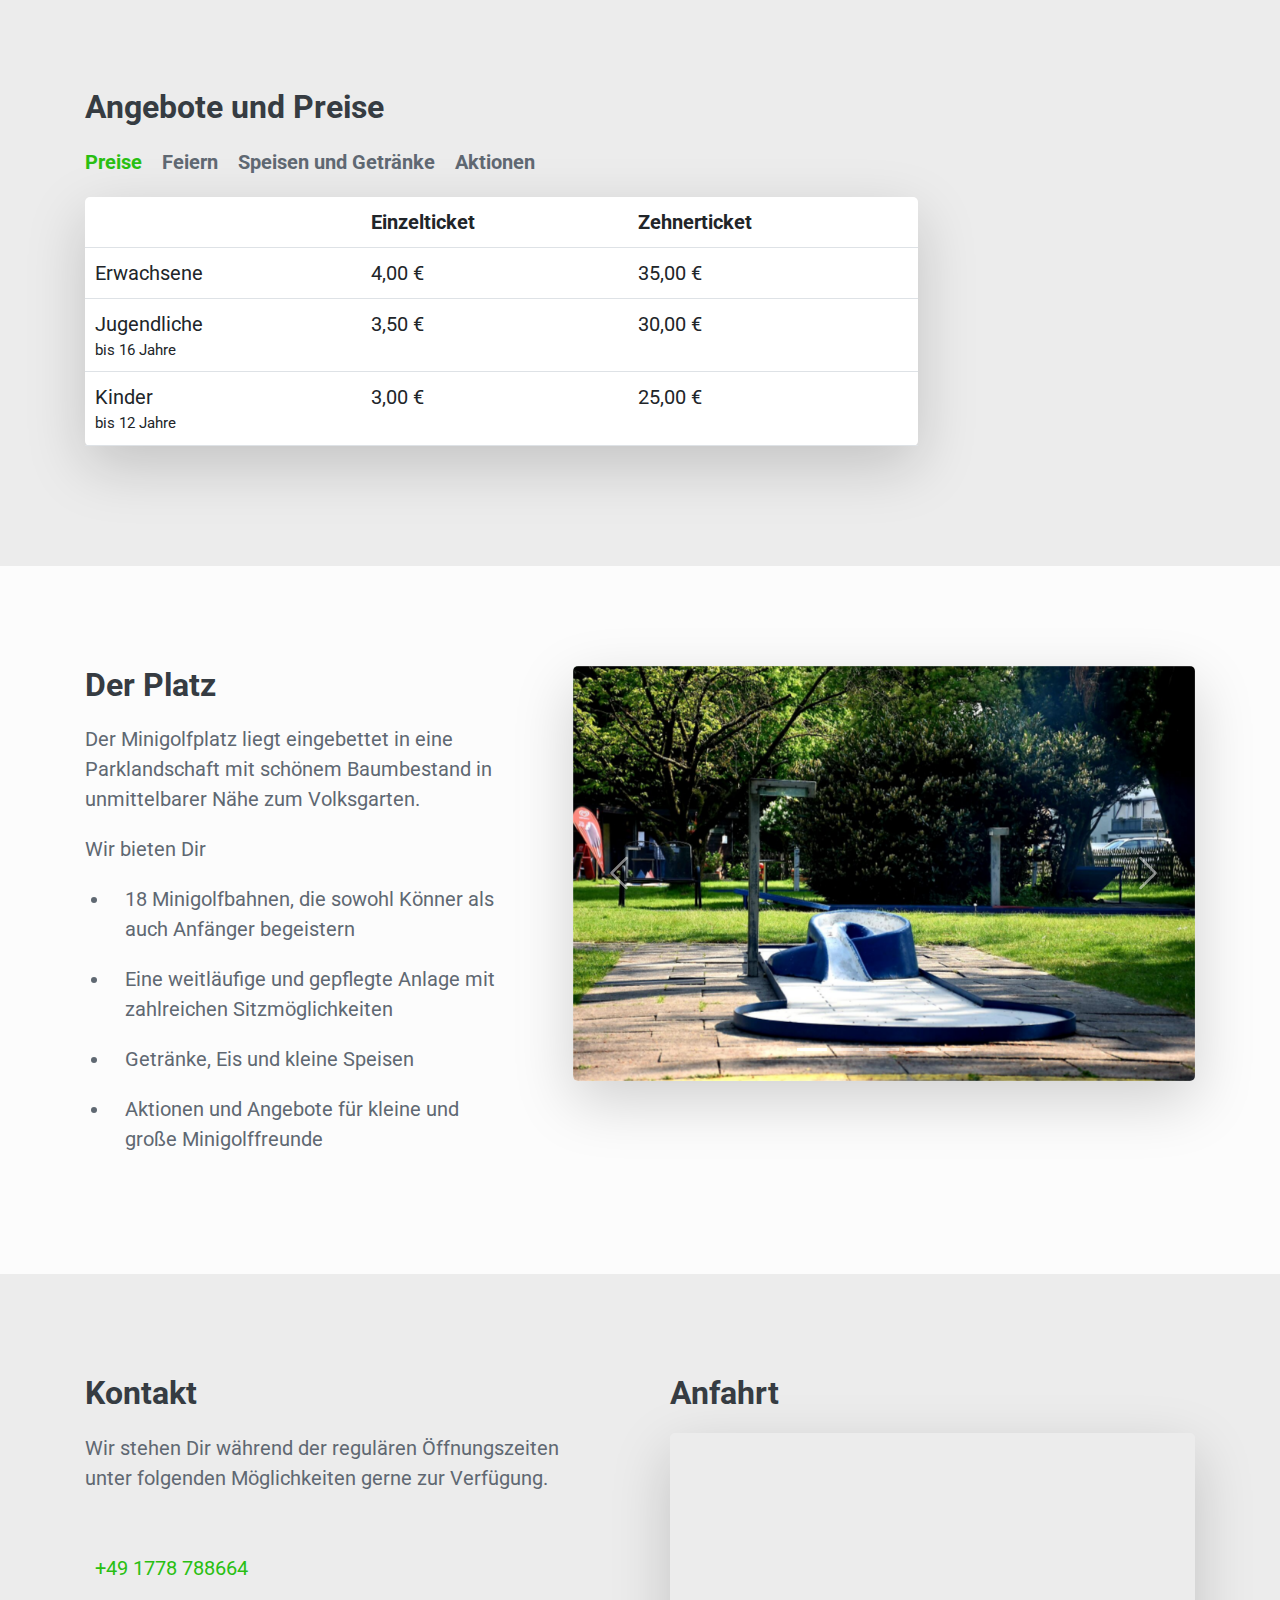
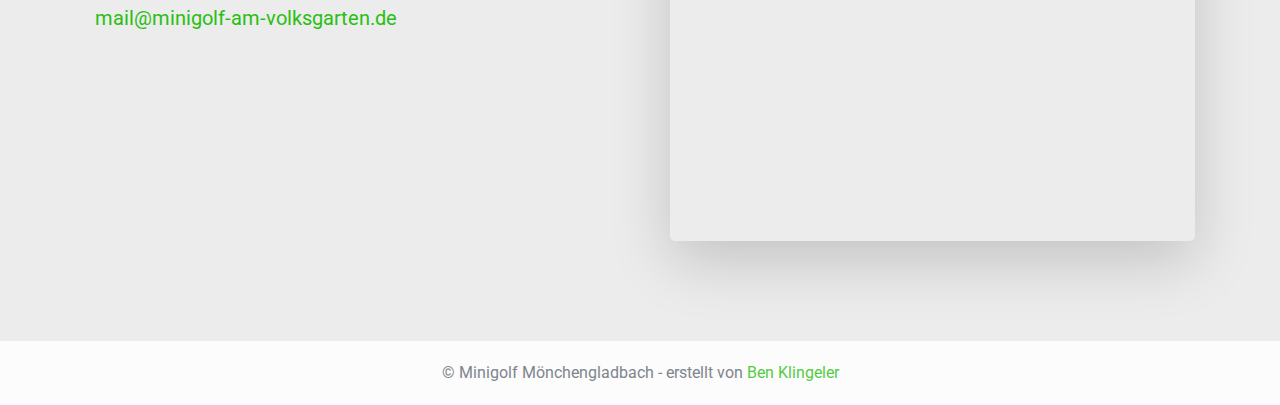
==== commit 6cf43bb8: "Merge branch 'master' into dev" ====
--- a/index.html
+++ b/index.html
@@ -8,16 +8,16 @@
     <meta http-equiv="Pragma" content="cache" />
     <meta name="robots" content="INDEX,FOLLOW" />
     <meta http-equiv="content-Language" content="de" />
-    <meta name="description" content="Dein Minigolfplatz in Mönchengladbach für die ganze Familie. Mit 18 gepflegten Bahnen, leckerem Eis und vielen Sitzmöglichkeiten bieten wir ein rundum Spaßpaket." />
+    <meta name="description" content="Dein Minigolfplatz in Mönchengladbach für die ganze Familie. Mit 18 gepflegten Bahnen, leckerem Eis und vielen Sitzmöglichkeiten bieten wir ein rundum Spaßpaket." /> 
     <meta name="keywords" content="minigolf, saison, minigolf saison, spaß, familie, günstig, mönchen, gladbach, mönchengladbach, monchen, monchen gladbach, gepflegt, bahnen, lokal, minigolf mg, minigolf mönchengladbach, minigolf mönchen gladbach, minigolf gladbach, freizeit, sommer, sonne, minigolf mönchengladbach volksgarten preise, minigolf mönchengladbach, mini golf platz, mini golf, minigolf volksgarten, volksgarten, minigolf am volksgarten, am volksgarten, minigolf am" />
     <meta name="author" content="Ben Klingeler" />
     <meta name="publisher" content="Minigolf am Volksgarten" />
     <meta name="copyright" content="Minigolf am Volksgarten" />
     <meta name="audience" content="Alle" />
-    <meta name="page-type" content="Anleitung" />
-    <meta name="page-topic" content="Bauen Wohnen" />
-    <meta http-equiv="Reply-to" content="info@minigolf-am-volksgarten.de" />
-    <meta name="expires" content="" />
+    <meta name="page-type" content="Minigolfplatz" />
+    <meta name="page-topic" content="Spaß Freude Golf Spielen Familie" />
+    <meta http-equiv="Reply-to" content="mail@minigolf-am-volksgarten.de" />
+    <meta name="expires" content="43200" />
     <meta name="revisit-after" content="2 days" />
     <title>Minigolf am Volksgarten</title>
     <link rel="shortcut icon" href="./resources/images/logo/64x64.jpg" type="image/jpg">
@@ -59,7 +59,7 @@
                   </li>
               </div>
               <div class="col text-end">
-                <button class="btn btn-light"><i class="fi fi-rr-phone-call" style="margin-right: 10px; position: relative; top: 3px"></i> +49 1732 74726</button>
+                <a href="tel:01778788664"><button class="btn btn-light"><i class="fi fi-rr-phone-call" style="margin-right: 10px; position: relative; top: 3px"></i> +49 1778 788664</button></a>
               </div>
             </div>
           </div>
@@ -87,7 +87,7 @@
                     <a href="#contact" class="text-dark">Kontakt / Anfahrt</a>
                   </li>
                   <li>
-                    <button class="btn btn-primary"><i class="fi fi-rr-phone-call" style="margin-right: 10px; position: relative; top: 3px"></i> +49 1732 74726</button>
+                    <a href="tel:01778788664"><button class="btn btn-primary"><i class="fi fi-rr-phone-call" style="margin-right: 10px; position: relative; top: 3px"></i> +49 1778 788664</button></a>
                   </li>
                 </ul>
               </div>
@@ -103,22 +103,22 @@
       <div class="welcome-text">
         <h1>Minigolf am Volksgarten</h1>
         <h2>Dein Minigolfplatz in Mönchengladbach</h2>
-        <div class="row gx-4 gy-4" style="width: 250px; margin: 0 auto">
+        <div class="row gx-4 gy-4" style="width: 150px; margin: 0 auto">
           <div class="col">
-            <a href="#" data-bs-toggle="tooltip" data-bs-placement="bottom" title="Facebook">
+            <a href="https://www.facebook.com/Minigolf-am-Volksgarten-106413452128071" data-bs-toggle="tooltip" data-bs-placement="bottom" title="Facebook">
               <i class="fi fi-brands-facebook social-icon"></i>
             </a>
           </div>
           <div class="col">
-            <a href="#" data-bs-toggle="tooltip" data-bs-placement="bottom" title="Instagram">
+            <a href="https://www.instagram.com/minigolfamvolksgarten/" data-bs-toggle="tooltip" data-bs-placement="bottom" title="Instagram">
               <i class="fi fi-brands-instagram social-icon"></i>
             </a>
           </div>
-          <div class="col">
+          <!-- <div class="col">
             <a href="#" data-bs-toggle="tooltip" data-bs-placement="bottom" title="Youtube">
               <i class="fi fi-brands-youtube social-icon"></i>
             </a>
-          </div>
+          </div> -->
         </div>
       </div>
       <a href="#openings">
@@ -203,7 +203,7 @@
           <div class="col-xs-12 col-sm-6">
             <h3>Saison</h3>
             <p>Die Minigolfsaison geht bei uns von April bis Oktober, bei gutem Wetter öffnen wir im März und November zusätzlich an den Wochenenden.</p>
-            <p>Teilweise kann es zu abweichenden Öffnungszeiten kommen, z.B. bei schlechtem Wetter. Bitte frage im Zweifelsfall nach unter unseren <a href="#contact">Kontaktmöglichkeiten</a> nach, ob wir geöffnet haben.</p>
+            <p>Teilweise kann es zu abweichenden Öffnungszeiten kommen, z.B. bei schlechtem Wetter. Bitte frage im Zweifelsfall unter unseren <a href="#contact">Kontaktmöglichkeiten</a> nach, ob wir geöffnet haben.</p>
           </div>
         </div>
       </div></section>
@@ -256,7 +256,7 @@
               <p>Unser Angebot umfasst eine große Auswahl an verschiedenen Eissorten, Softdrinks, Bier, Wasser, Apfelschorle, Kaffee und kleinen Snacks/Süßigkeiten. An den Wochenenden gibt es frisch gebackenen Kuchen.</p>
             </div>
             <div>
-              <p>Wir haben immer wieder Aktionen wie Familientage oder Ferienangebote. Informieren Dich gerne über unsere aktuellen Angebote auf unserer <a href="#">Facebook</a> Seite.</p>
+              <p>Wir haben immer wieder Aktionen wie Familientage oder Ferienangebote. Informieren Dich gerne über unsere aktuellen Angebote auf unserer <a href="https://www.facebook.com/Minigolf-am-Volksgarten-106413452128071">Facebook</a> Seite.</p>
             </div>
           </div>
         </div>
@@ -322,32 +322,32 @@
               </p>
               <ul style="list-style: none" class="row gy-3">
                 <li>
-                  <a href="#">
-                    <i class="fi fi-rr-phone-call" style="margin-right: 10px; position: relative; top: 3px"></i> +49 1732 74726
+                  <a href="tel:01778788664">
+                    <i class="fi fi-rr-phone-call" style="margin-right: 10px; position: relative; top: 3px"></i> +49 1778 788664
                   </a>
                 </li>
                 <li>
-                  <a href="#">
-                    <i class="fi fi-rr-envelope" style="margin-right: 10px; position: relative; top: 3px"></i> minigolf.mg@gmail.com
+                  <a href="mailto:mail@minigolf-am-volksgarten.de">
+                    <i class="fi fi-rr-envelope" style="margin-right: 10px; position: relative; top: 3px"></i> mail@minigolf-am-volksgarten.de
                   </a>
                 </li>
               </ul>
               <div class="row w-auto gx-4 gy-4">
                 <div class="col">
-                  <a href="#" data-bs-toggle="tooltip" data-bs-placement="bottom" title="Facebook">
+                  <a href="https://www.facebook.com/Minigolf-am-Volksgarten-106413452128071" target="_blank" data-bs-toggle="tooltip" data-bs-placement="bottom" title="Facebook">
                     <i class="fi fi-brands-facebook social-icon"></i>
                   </a>
                 </div>
                 <div class="col">
-                  <a href="#" data-bs-toggle="tooltip" data-bs-placement="bottom" title="Instagram">
+                  <a href="https://www.instagram.com/minigolfamvolksgarten/" target="_blank" data-bs-toggle="tooltip" data-bs-placement="bottom" title="Instagram">
                     <i class="fi fi-brands-instagram social-icon"></i>
                   </a>
                 </div>
-                <div class="col">
+                <!-- <div class="col">
                   <a href="#" data-bs-toggle="tooltip" data-bs-placement="bottom" title="Youtube">
                     <i class="fi fi-brands-youtube social-icon"></i>
                   </a>
-                </div>
+                </div> -->
               </div>
             </div>
           </div>
@@ -370,5 +370,16 @@
     <script src="./resources/lib/moment.js"></script>
     <script src="./resources/lib/bootstrap.bundle.min.js" integrity="sha384-MrcW6ZMFYlzcLA8Nl+NtUVF0sA7MsXsP1UyJoMp4YLEuNSfAP+JcXn/tWtIaxVXM" crossorigin="anonymous"></script>
     <script src="./resources/js/main.js"></script>
+
+    <script async src="https://www.googletagmanager.com/gtag/js?id=G-66FQZK8F4P"></script>
+    <script>
+      window.dataLayer = window.dataLayer || [];
+      function gtag(){dataLayer.push(arguments);}
+      gtag('js', new Date());
+
+      gtag('config', 'G-66FQZK8F4P');
+    </script>
+
+<script src="https://cdn.websitepolicies.io/lib/cookieconsent/cookieconsent.min.js" defer></script><script>window.addEventListener("load",function(){window.wpcc.init({"corners":"normal","colors":{"popup":{"background":"#e2f7d4","text":"#000000","border":"#7fc25e"},"button":{"background":"#7fc25e","text":"#ffffff"}}})});</script>
   </body>
 </html>
